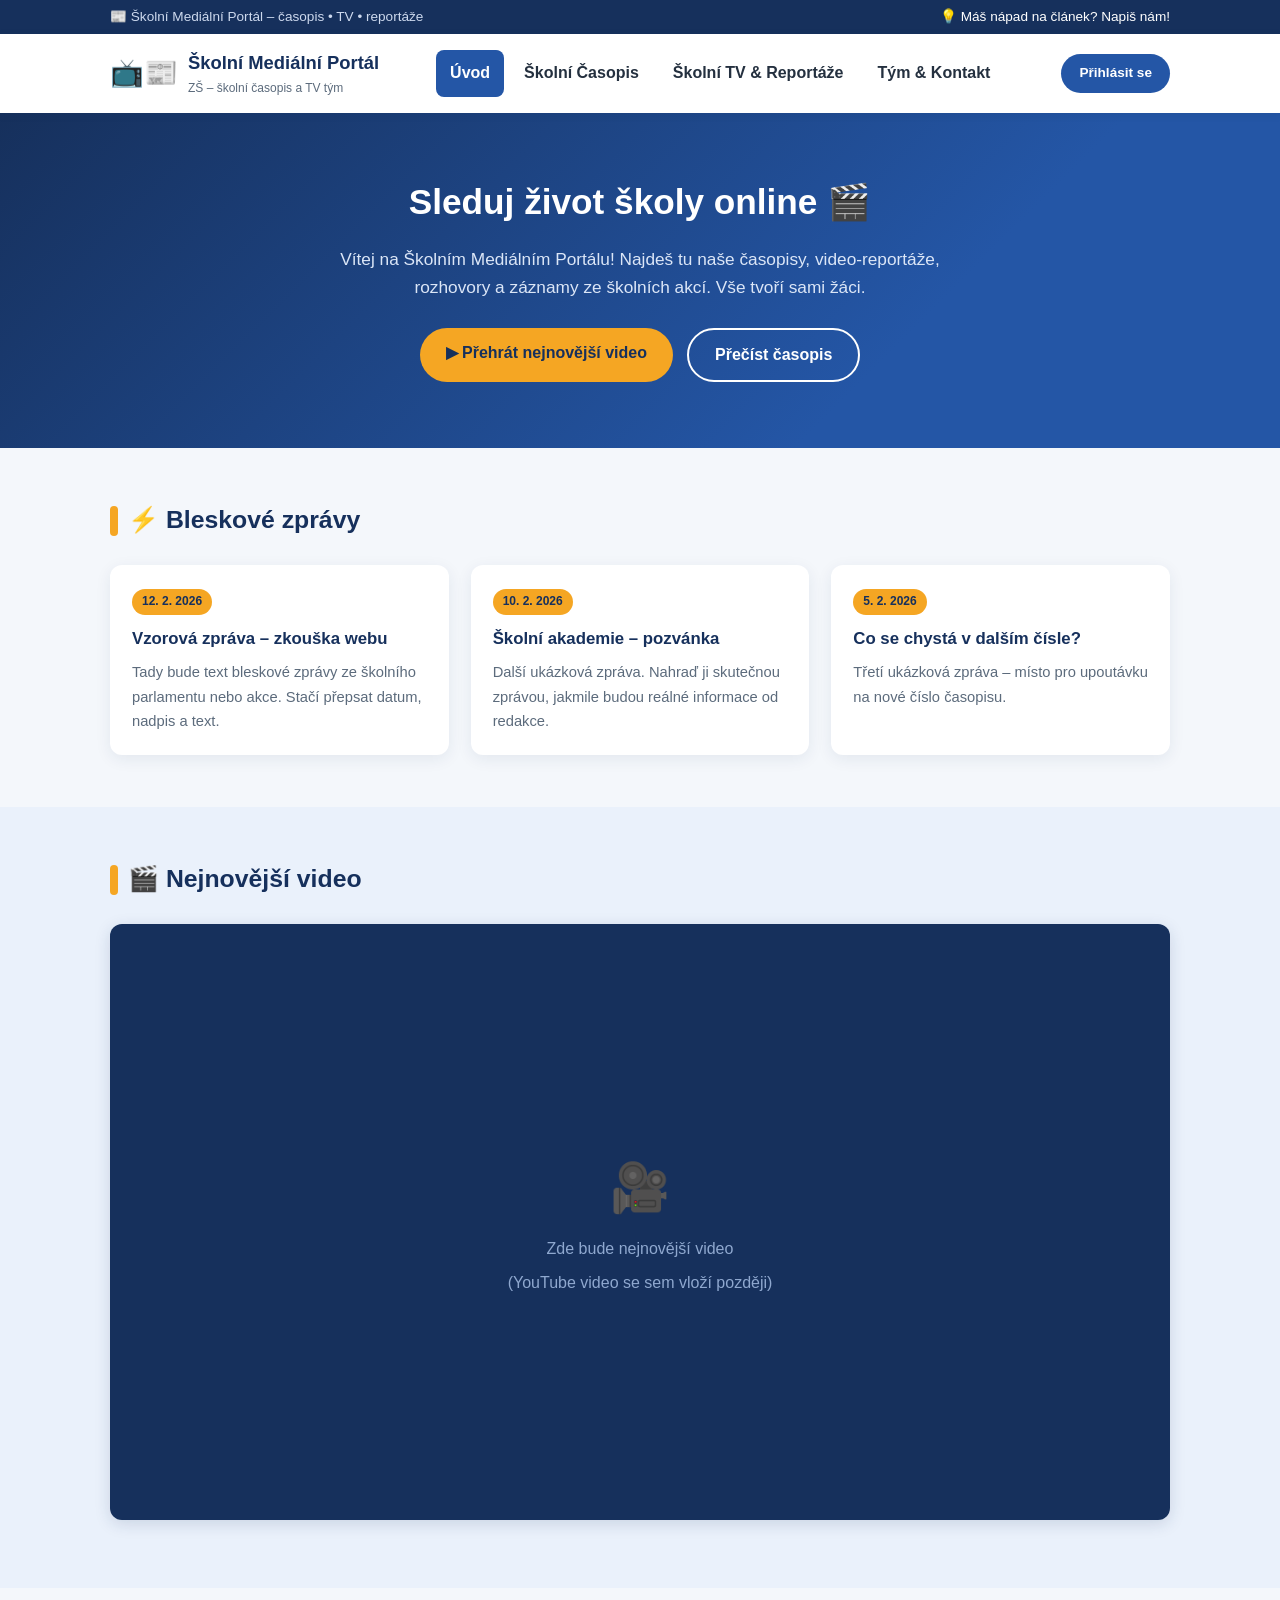
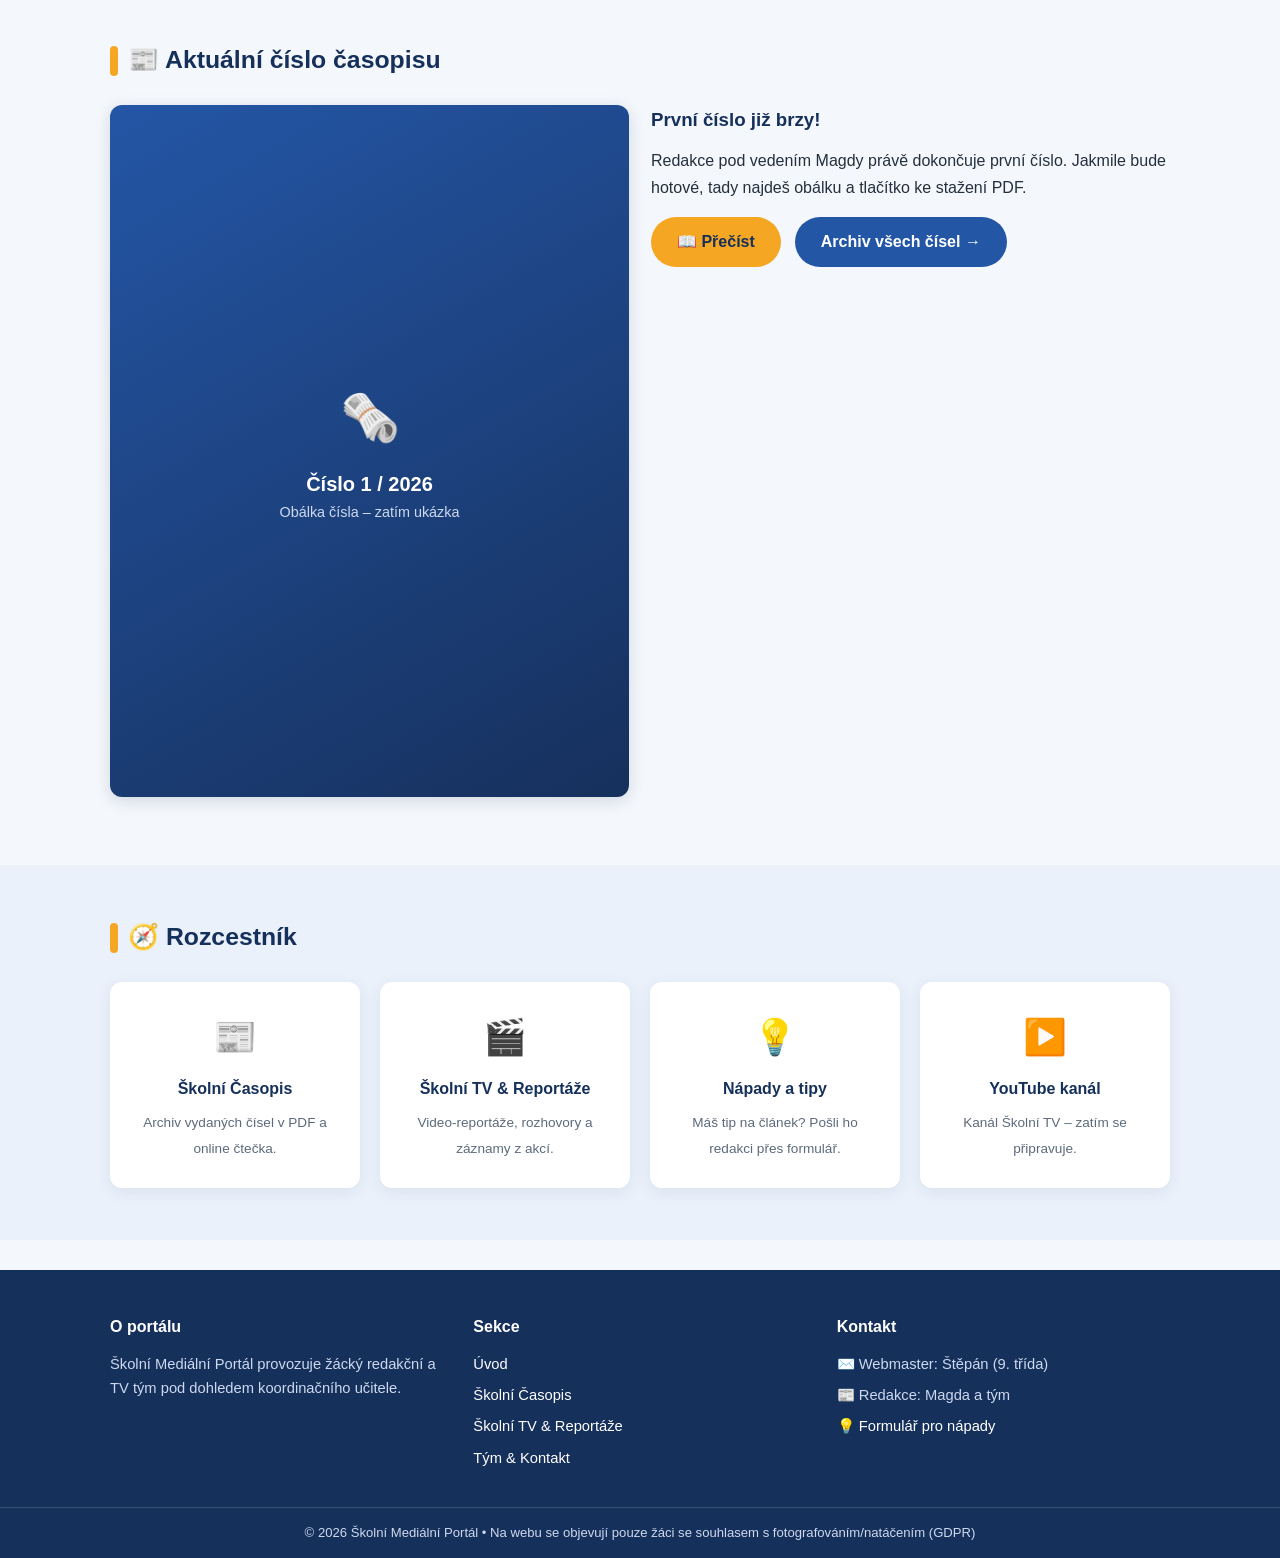
==== index.html @ eb74cc35 "uplně něco random" ====
<!DOCTYPE html>
<html lang="cs">
<head>
  <meta charset="utf-8">
  <meta name="viewport" content="width=device-width, initial-scale=1">
  <title>Úvod – Školní Mediální Portál</title>
  <link rel="stylesheet" href="css/styl.css">
</head>
<body>

  <!-- Horní lišta -->
  <div class="topbar">
    <div class="container">
      <span>📰 Školní Mediální Portál – časopis • TV • reportáže</span>
      <a href="tym-kontakt.html">💡 Máš nápad na článek? Napiš nám!</a>
    </div>
  </div>

  <!-- Hlavička s menu -->
  <header>
    <div class="hlavicka">
      <a class="logo" href="index.html">
        <span class="emoji">📺📰</span>
        <span>Školní Mediální Portál<small>ZŠ – školní časopis a TV tým</small></span>
      </a>
      <button class="hamburger" aria-label="Menu">☰</button>
      <nav>
        <ul>
          <li><a href="index.html" class="aktivni">Úvod</a></li>
          <li><a href="casopis.html">Školní Časopis</a></li>
          <li><a href="tv-reportaze.html">Školní TV &amp; Reportáže</a></li>
          <li><a href="tym-kontakt.html">Tým &amp; Kontakt</a></li>
        </ul>
      </nav>
      <div id="uzivatel-box" class="uzivatel-box"></div>
    </div>
  </header>

  <!-- Hero panel -->
  <div class="hero">
    <div class="container">
      <h1>Sleduj život školy online 🎬</h1>
      <p>Vítej na Školním Mediálním Portálu! Najdeš tu naše časopisy, video-reportáže,
         rozhovory a záznamy ze školních akcí. Vše tvoří sami žáci.</p>
      <div class="tlacitka">
        <a class="tlacitko tlacitko-hlavni" href="#nejnovejsi-video">▶ Přehrát nejnovější video</a>
        <a class="tlacitko tlacitko-ram" href="casopis.html">Přečíst časopis</a>
      </div>
    </div>
  </div>

  <!-- BLESKOVÉ ZPRÁVY – nový článek = zkopírovat jeden <div class="karta zprava"> blok -->
  <section>
    <div class="container">
      <h2>⚡ Bleskové zprávy</h2>
      <div class="mrizka mrizka-3">

        <div class="karta zprava">
          <span class="datum">12. 2. 2026</span>
          <h3>Vzorová zpráva – zkouška webu</h3>
          <p>Tady bude text bleskové zprávy ze školního parlamentu nebo akce.
             Stačí přepsat datum, nadpis a text.</p>
        </div>

        <div class="karta zprava">
          <span class="datum">10. 2. 2026</span>
          <h3>Školní akademie – pozvánka</h3>
          <p>Další ukázková zpráva. Nahraď ji skutečnou zprávou, jakmile budou
             reálné informace od redakce.</p>
        </div>

        <div class="karta zprava">
          <span class="datum">5. 2. 2026</span>
          <h3>Co se chystá v dalším čísle?</h3>
          <p>Třetí ukázková zpráva – místo pro upoutávku na nové číslo časopisu.</p>
        </div>

      </div>
    </div>
  </section>

  <!-- NEJNOVĚJŠÍ VIDEO – sem vlož YouTube embed kód (návody v souboru NAVOD.md) -->
  <section class="svetle-modra" id="nejnovejsi-video">
    <div class="container">
      <h2>🎬 Nejnovější video</h2>
      <div class="upozorneni redaktorska">
        📌 <strong>Pro redaktory:</strong> toto je zástupný blok. Jakmile budete mít video,
        nahrajte ho na Školní YouTube kanál a embed kód vložte do tohoto bloku
        (postup na stránce <a href="navody.html#video"><strong>Návod</strong></a>).
      </div>

      <!-- ===== ZDE VLOŽ EMBED KÓD NEJNOVĚJŠÍHO VIDEA (nahraď celý div class="video") ===== -->
      <div class="video">
        <div class="video-fallback">
          <span class="emoji">🎥</span>
          <span>Zde bude nejnovější video</span>
          <span>(YouTube video se sem vloží později)</span>
        </div>
      </div>
      <!-- ===== KONEC MÍSTA PRO VIDEO ===== -->

    </div>
  </section>

  <!-- AKTUÁLNÍ ČÍSLO ČASOPISU -->
  <section>
    <div class="container">
      <h2>📰 Aktuální číslo časopisu</h2>
      <div class="mrizka mrizka-2">
        <div>
          <!-- Titulní strana: když bude PDF, vlož místo emoji obrázek <img src="..."> -->
          <div class="obalka">
            <span class="emoji">🗞️</span>
            <span class="cislo">Číslo 1 / 2026</span>
            <span class="rok">Obálka čísla – zatím ukázka</span>
          </div>
        </div>
        <div>
          <h3 style="color:var(--modra-tmava);margin-bottom:12px">První číslo již brzy!</h3>
          <p style="margin-bottom:16px">Redakce pod vedením Magdy právě dokončuje první číslo.
             Jakmile bude hotové, tady najdeš obálku a tlačítko ke stažení PDF.</p>
          <div class="tlacitka" style="justify-content:flex-start">
            <a class="tlacitko tlacitko-hlavni" href="ctecka.html">📖 Přečíst</a>
            <a class="tlacitko tlacitko-drugi" href="casopis.html">Archiv všech čísel →</a>
            <!-- Po vydání sem dej: <a class="tlacitko tlacitko-hlavni" href="ODKAZ-NA-PDF" download>⬇ Stáhnout PDF</a> -->
          </div>
        </div>
      </div>
    </div>
  </section>

  <!-- ROZCESTNÍK (dlaždice jako na zssteti-skolni.cz) -->
  <section class="svetle-modra">
    <div class="container">
      <h2>🧭 Rozcestník</h2>
      <div class="dlazdice">
        <a href="casopis.html">
          <span class="emoji">📰</span>
          <span class="nazev">Školní Časopis</span>
          <span class="popis">Archiv vydaných čísel v PDF a online čtečka.</span>
        </a>
        <a href="tv-reportaze.html">
          <span class="emoji">🎬</span>
          <span class="nazev">Školní TV &amp; Reportáže</span>
          <span class="popis">Video-reportáže, rozhovory a záznamy z akcí.</span>
        </a>
        <a href="tym-kontakt.html">
          <span class="emoji">💡</span>
          <span class="nazev">Nápady a tipy</span>
          <span class="popis">Máš tip na článek? Pošli ho redakci přes formulář.</span>
        </a>
        <a href="#" title="Odkaz na Školní YouTube kanál doplníme později">
          <span class="emoji">▶️</span>
          <span class="nazev">YouTube kanál</span>
          <span class="popis">Kanál Školní TV – zatím se připravuje.</span>
        </a>
      </div>
    </div>
  </section>

  <!-- Patička -->
  <footer>
    <div class="paticka">
      <div>
        <h3>O portálu</h3>
        <p style="font-size:.92rem">Školní Mediální Portál provozuje žácký redakční a TV tým
           pod dohledem koordinačního učitele.</p>
      </div>
      <div>
        <h3>Sekce</h3>
        <ul>
          <li><a href="index.html">Úvod</a></li>
          <li><a href="casopis.html">Školní Časopis</a></li>
          <li><a href="tv-reportaze.html">Školní TV &amp; Reportáže</a></li>
          <li><a href="tym-kontakt.html">Tým &amp; Kontakt</a></li>
        </ul>
      </div>
      <div>
        <h3>Kontakt</h3>
        <ul>
          <li>✉️ Webmaster: Štěpán (9. třída)</li>
          <li>📰 Redakce: Magda a tým</li>
          <li>💡 <a href="tym-kontakt.html">Formulář pro nápady</a></li>
        </ul>
      </div>
    </div>
    <div class="autorska">
      © 2026 Školní Mediální Portál • Na webu se objevují pouze žáci se souhlasem
      s fotografováním/natáčením (GDPR)
    </div>
  </footer>

  <script src="js/auth.js"></script>
  <script src="js/menu.js"></script>
</body>
</html>
---- css/styl.css ----
/* ============================================
   ŠKOLNÍ MEDIÁLNÍ PORTÁL - hlavní styl
   Barvy celého webu změňte TADY (jedno místo):
   ============================================ */
:root{
  --modra:#2456a6;        /* hlavní barva (nadpisy, odkazy, tlačítka) */
  --modra-tmava:#16305c;  /* tmavá modrá (patička, horní lišta, hero) */
  --modra-svetla:#eaf1fb; /* světle modré pozadí sekcí */
  --oranzova:#f5a623;     /* akcent (odznaky, zvýraznění) */
  --text:#24303f;         /* barva písma */
  --sedivo:#5c6b7c;       /* šedé písmo (popisky) */
  --pozadi:#f4f7fb;       /* pozadí stránek */
  --bila:#ffffff;
}
*{margin:0;padding:0;box-sizing:border-box}
html{scroll-behavior:smooth}
body{font-family:'Segoe UI',Calibri,Arial,sans-serif;color:var(--text);background:var(--pozadi);line-height:1.65}
img{max-width:100%;display:block}
a{color:var(--modra);text-decoration:none}
a:hover{text-decoration:underline}
.container{max-width:1100px;margin:0 auto;padding:0 20px}

/* ---------- Horní lišta ---------- */
.topbar{background:var(--modra-tmava);color:#cdd9ee;font-size:.85rem;padding:6px 0}
.topbar .container{display:flex;justify-content:space-between;gap:12px;flex-wrap:wrap}
.topbar a{color:#fff}

/* ---------- Hlavička a menu ---------- */
header{background:var(--bila);box-shadow:0 2px 8px rgba(22,48,92,.1);position:sticky;top:0;z-index:100}
.hlavicka{display:flex;align-items:center;justify-content:space-between;padding:14px 20px;max-width:1100px;margin:0 auto;flex-wrap:wrap}
.logo{display:flex;align-items:center;gap:10px;font-weight:700;font-size:1.15rem;color:var(--modra-tmava)}
.logo:hover{text-decoration:none}
.logo .emoji{font-size:1.7rem}
.logo small{display:block;font-weight:400;font-size:.75rem;color:var(--sedivo)}
nav ul{list-style:none;display:flex;gap:6px}
nav a{display:block;padding:10px 14px;border-radius:8px;font-weight:600;color:var(--text)}
nav a:hover{background:var(--modra-svetla);text-decoration:none}
nav a.aktivni{background:var(--modra);color:#fff}
.hamburger{display:none;background:none;border:2px solid var(--modra);border-radius:8px;font-size:1.4rem;padding:4px 12px;cursor:pointer;color:var(--modra)}

/* ---------- Hero (úvodní panel) ---------- */
.hero{background:linear-gradient(135deg,var(--modra-tmava) 0%,var(--modra) 70%);color:#fff;padding:60px 0 66px;text-align:center}
.hero h1{font-size:2.2rem;margin-bottom:14px}
.hero p{max-width:640px;margin:0 auto 26px;color:#dbe6f7;font-size:1.08rem}
.tlacitka{display:flex;gap:14px;justify-content:center;flex-wrap:wrap}
.tlacitko{display:inline-block;padding:12px 26px;border-radius:30px;font-weight:700;transition:.2s}
.tlacitko:hover{text-decoration:none;transform:translateY(-2px)}
.tlacitko-hlavni{background:var(--oranzova);color:#16305c}
.tlacitko-ram{border:2px solid #fff;color:#fff}
.tlacitko-drugi{background:var(--modra);color:#fff}

/* ---------- Sekce ---------- */
section{padding:52px 0}
section.svetle-modra{background:var(--modra-svetla)}
h2{font-size:1.55rem;color:var(--modra-tmava);display:flex;align-items:center;gap:10px;margin-bottom:24px}
h2::before{content:'';display:inline-block;width:8px;height:30px;background:var(--oranzova);border-radius:4px;flex-shrink:0}
h2 .vpravo{margin-left:auto;font-size:.85rem;font-weight:600}

/* ---------- Karty ---------- */
.karta{background:var(--bila);border-radius:12px;box-shadow:0 4px 16px rgba(22,48,92,.08);padding:22px;transition:.2s}
.karta:hover{transform:translateY(-4px);box-shadow:0 10px 24px rgba(22,48,92,.14)}
.mrizka{display:grid;gap:22px}
.mrizka-3{grid-template-columns:repeat(3,1fr)}
.mrizka-2{grid-template-columns:repeat(2,1fr)}

/* Bleskové zprávy / články */
.zprava .datum{display:inline-block;background:var(--oranzova);color:#16305c;font-size:.75rem;font-weight:700;padding:3px 10px;border-radius:20px;margin-bottom:10px}
.zprava h3{font-size:1.05rem;margin-bottom:8px;color:var(--modra-tmava)}
.zprava p{font-size:.92rem;color:var(--sedivo)}

/* Video (místo pro YouTube embed) */
.video{position:relative;width:100%;aspect-ratio:16/9;background:var(--modra-tmava);border-radius:12px;overflow:hidden;box-shadow:0 4px 16px rgba(22,48,92,.15);margin-bottom:16px}
.video iframe{position:absolute;inset:0;width:100%;height:100%;border:0}
.video-fallback{position:absolute;inset:0;display:flex;flex-direction:column;align-items:center;justify-content:center;color:#8fa8cf;gap:8px;text-align:center;padding:12px}
.video-fallback .emoji{font-size:3rem}

/* Obálka časopisu (místo pro titulní stranu PDF) */
.obalka{width:100%;aspect-ratio:3/4;background:linear-gradient(150deg,var(--modra) 0%,var(--modra-tmava) 100%);border-radius:12px;display:flex;flex-direction:column;align-items:center;justify-content:center;color:#fff;text-align:center;padding:20px;box-shadow:0 4px 16px rgba(22,48,92,.15);margin-bottom:16px}
.obalka .emoji{font-size:3rem;margin-bottom:10px}
.obalka .cislo{font-size:1.25rem;font-weight:800}
.obalka .rok{color:#cdd9ee;font-size:.9rem}

/* Rozcestník (dlaždice) */
.dlazdice{display:grid;grid-template-columns:repeat(4,1fr);gap:20px}
.dlazdice a{background:var(--bila);border-radius:12px;padding:26px 20px;text-align:center;box-shadow:0 4px 16px rgba(22,48,92,.08);transition:.2s;color:var(--text)}
.dlazdice a:hover{transform:translateY(-4px);text-decoration:none;box-shadow:0 10px 24px rgba(22,48,92,.14)}
.dlazdice .emoji{font-size:2.2rem;display:block;margin-bottom:10px}
.dlazdice .nazev{font-weight:700;color:var(--modra-tmava);display:block;margin-bottom:6px}
.dlazdice .popis{font-size:.85rem;color:var(--sedivo)}

/* Tým */
.clen{text-align:center}
.clen .avatar{width:84px;height:84px;border-radius:50%;background:var(--modra-svetla);display:flex;align-items:center;justify-content:center;font-size:2.4rem;margin:0 auto 12px}
.clen h3{color:var(--modra-tmava);font-size:1.05rem}
.clen .role{color:#d98d00;font-weight:700;font-size:.85rem}
.clen p{font-size:.88rem;color:var(--sedivo);margin-top:6px}

/* Informace pro redaktory (žlutý rámeček) */
.upozorneni{background:#fff8e6;border:1px solid #f0d48a;border-radius:12px;padding:14px 18px;font-size:.93rem;margin-bottom:26px;color:#6b5618}

/* ---------- Patička ---------- */
footer{background:var(--modra-tmava);color:#cdd9ee;margin-top:30px}
.paticka{display:grid;grid-template-columns:repeat(3,1fr);gap:30px;padding:44px 20px 30px;max-width:1100px;margin:0 auto}
.paticka h3{color:#fff;font-size:1rem;margin-bottom:12px}
.paticka a{color:#fff}
.paticka ul{list-style:none}
.paticka li{margin-bottom:7px;font-size:.92rem}
.autorska{border-top:1px solid rgba(255,255,255,.15);text-align:center;padding:14px 20px;font-size:.82rem}

/* ---------- Mobilní zobrazení ---------- */
@media (max-width:820px){
  .hamburger{display:block}
  nav{display:none;width:100%}
  nav.otevreno{display:block}
  nav ul{flex-direction:column;width:100%;padding:6px 0}
  .mrizka-3,.mrizka-2,.dlazdice{grid-template-columns:1fr}
  .paticka{grid-template-columns:1fr}
  .hero h1{font-size:1.7rem}
  .uzivatel-box{width:100%;justify-content:center;padding-top:8px}
}

/* ============================================
   PŘIHLAŠOVÁNÍ, ADMIN, NÁVODY, ČTEČKA
   ============================================ */

/* Box v hlavičce (přihlášení / přihlášený uživatel) */
.uzivatel-box{display:flex;align-items:center;gap:12px;flex-wrap:wrap}
.tlacitko-maly{display:inline-block;background:var(--modra);color:#fff;font-weight:700;font-size:.85rem;padding:8px 18px;border-radius:20px}
.tlacitko-maly:hover{background:var(--modra-tmava);text-decoration:none;color:#fff}
.uzivatel-jmeno{font-weight:700;color:var(--modra-tmava);font-size:.9rem}
.uzivatel-box a{font-size:.85rem;font-weight:600}
.odznak{font-size:.68rem;font-weight:700;padding:3px 10px;border-radius:20px;text-transform:uppercase;letter-spacing:.4px}
.odznak-admin{background:var(--oranzova);color:#16305c}
.odznak-redaktor{background:var(--modra-svetla);color:var(--modra);border:1px solid var(--modra)}
.odznak-cekatel{background:#e7ebf0;color:#7a8899}

/* Redaktorské oranžové zprávy – SKRYTÉ pro návštěvníky */
.redaktorska{display:none}
body.tym .redaktorska{display:block}

/* Formuláře (přihlášení, registrace) */
.formular-karta{max-width:440px;margin:0 auto}
.formular label{display:block;font-weight:600;font-size:.9rem;margin:14px 0 6px;color:var(--modra-tmava)}
.formular input{width:100%;padding:11px 14px;border:2px solid #d7e0ec;border-radius:8px;font-size:1rem;font-family:inherit}
.formular input:focus{outline:none;border-color:var(--modra)}
.formular-tlacitko{width:100%;border:none;cursor:pointer;margin-top:20px}
.formular-tlacitko:hover{text-decoration:none}
.napoveda-demo{font-size:.83rem;color:var(--sedivo);margin-top:14px;text-align:center}
.napoveda-demo code{background:var(--modra-svetla);padding:2px 8px;border-radius:6px}
.prepinac{display:flex;gap:10px;justify-content:center;margin-bottom:20px;flex-wrap:wrap}
.prepinac-btn{border:2px solid var(--modra);background:none;color:var(--modra);font-weight:700;padding:8px 22px;border-radius:22px;cursor:pointer;font-family:inherit;font-size:.92rem}
.prepinac-btn:hover{background:var(--modra-svetla)}
.prepinac-btn.aktivni{background:var(--modra);color:#fff}
.hlaseni{padding:12px 16px;border-radius:8px;margin-bottom:14px;font-size:.92rem}
.hlaseni-chyba{background:#fdeaea;color:#a03030;border:1px solid #f0b9b9}
.hlaseni-ok{background:#e8f6ec;color:#1e6b3a;border:1px solid #b5e0c4}

/* Admin – tabulka uživatelů */
.tabulka-wrap{overflow-x:auto}
.tabulka{width:100%;border-collapse:collapse;background:#fff;border-radius:12px;overflow:hidden;box-shadow:0 4px 16px rgba(22,48,92,.08);min-width:640px}
.tabulka th{background:var(--modra-tmava);color:#fff;text-align:left;padding:12px 14px;font-size:.85rem}
.tabulka td{padding:12px 14px;border-top:1px solid #e7edf5;font-size:.92rem;vertical-align:middle}
.akce-bunky{display:flex;gap:6px;flex-wrap:wrap}
.tabulka button{border:0;border-radius:16px;padding:6px 13px;font-weight:700;cursor:pointer;font-size:.78rem;font-family:inherit}
.btn-redaktor{background:var(--modra-svetla);color:var(--modra)}
.btn-admin{background:var(--oranzova);color:#16305c}
.btn-cekatel{background:#e7ebf0;color:#7a8899}
.btn-smazat{background:#fdeaea;color:#a03030}
.tabulka button:hover{filter:brightness(.95)}

/* Redaktorské návody */
.rychle-odkazy{display:flex;gap:10px;flex-wrap:wrap;margin-bottom:26px}
.rychle-odkazy a{background:#fff;border:1px solid #d7e0ec;border-radius:20px;padding:8px 16px;font-size:.88rem;font-weight:600;color:var(--modra-tmava)}
.rychle-odkazy a:hover{background:var(--modra-svetla);text-decoration:none;border-color:var(--modra)}
.navod-sekce{background:#fff;border-radius:12px;padding:26px;box-shadow:0 4px 16px rgba(22,48,92,.08);margin-bottom:22px}
.navod-sekce h2{margin-top:0}
.navod-sekce ol,.navod-sekce ul{margin:12px 0 0 22px}
.navod-sekce li{margin-bottom:8px}
.navod-sekce code{background:var(--modra-svetla);padding:2px 7px;border-radius:5px;font-size:.88em}
.navod-sekce pre{background:#f0f4fa;border-radius:8px;padding:14px;overflow-x:auto;font-size:.85rem;margin-top:12px;white-space:pre-wrap}

/* Čtečka PDF */
.ctecka-ram{width:100%;height:78vh;min-height:420px;border:1px solid #d7e0ec;border-radius:12px;background:#fff;box-shadow:0 4px 16px rgba(22,48,92,.08)}

/* Zamítnutý přístup */
.zamitnuto{max-width:460px;margin:70px auto;text-align:center;padding:40px 24px;background:#fff;border-radius:12px;box-shadow:0 4px 16px rgba(22,48,92,.08)}
.zamitnuto .emoji{font-size:3rem;margin-bottom:10px}
.zamitnuto h1{color:var(--modra-tmava);font-size:1.4rem;margin-bottom:8px}
.zamitnuto p{color:var(--sedivo);margin-bottom:20px}
.zamitnuto .tlacitko{margin:4px}
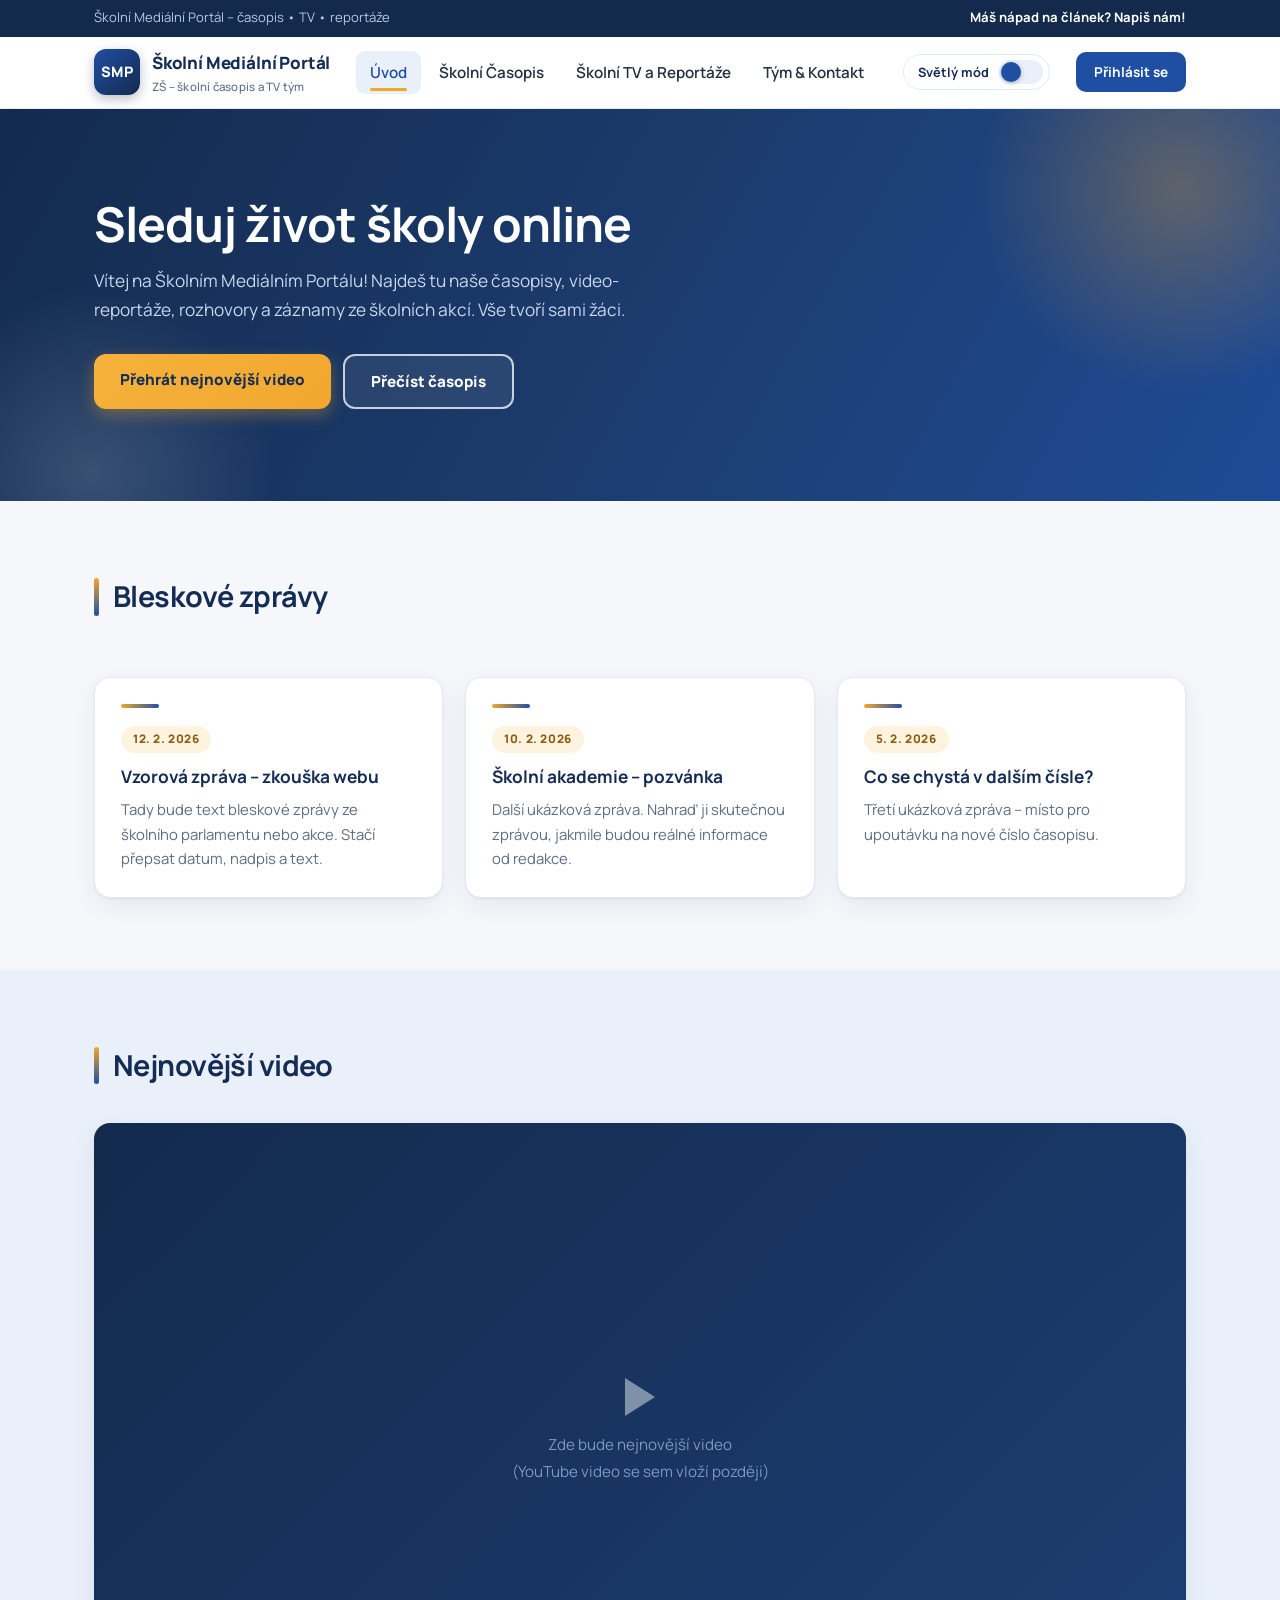
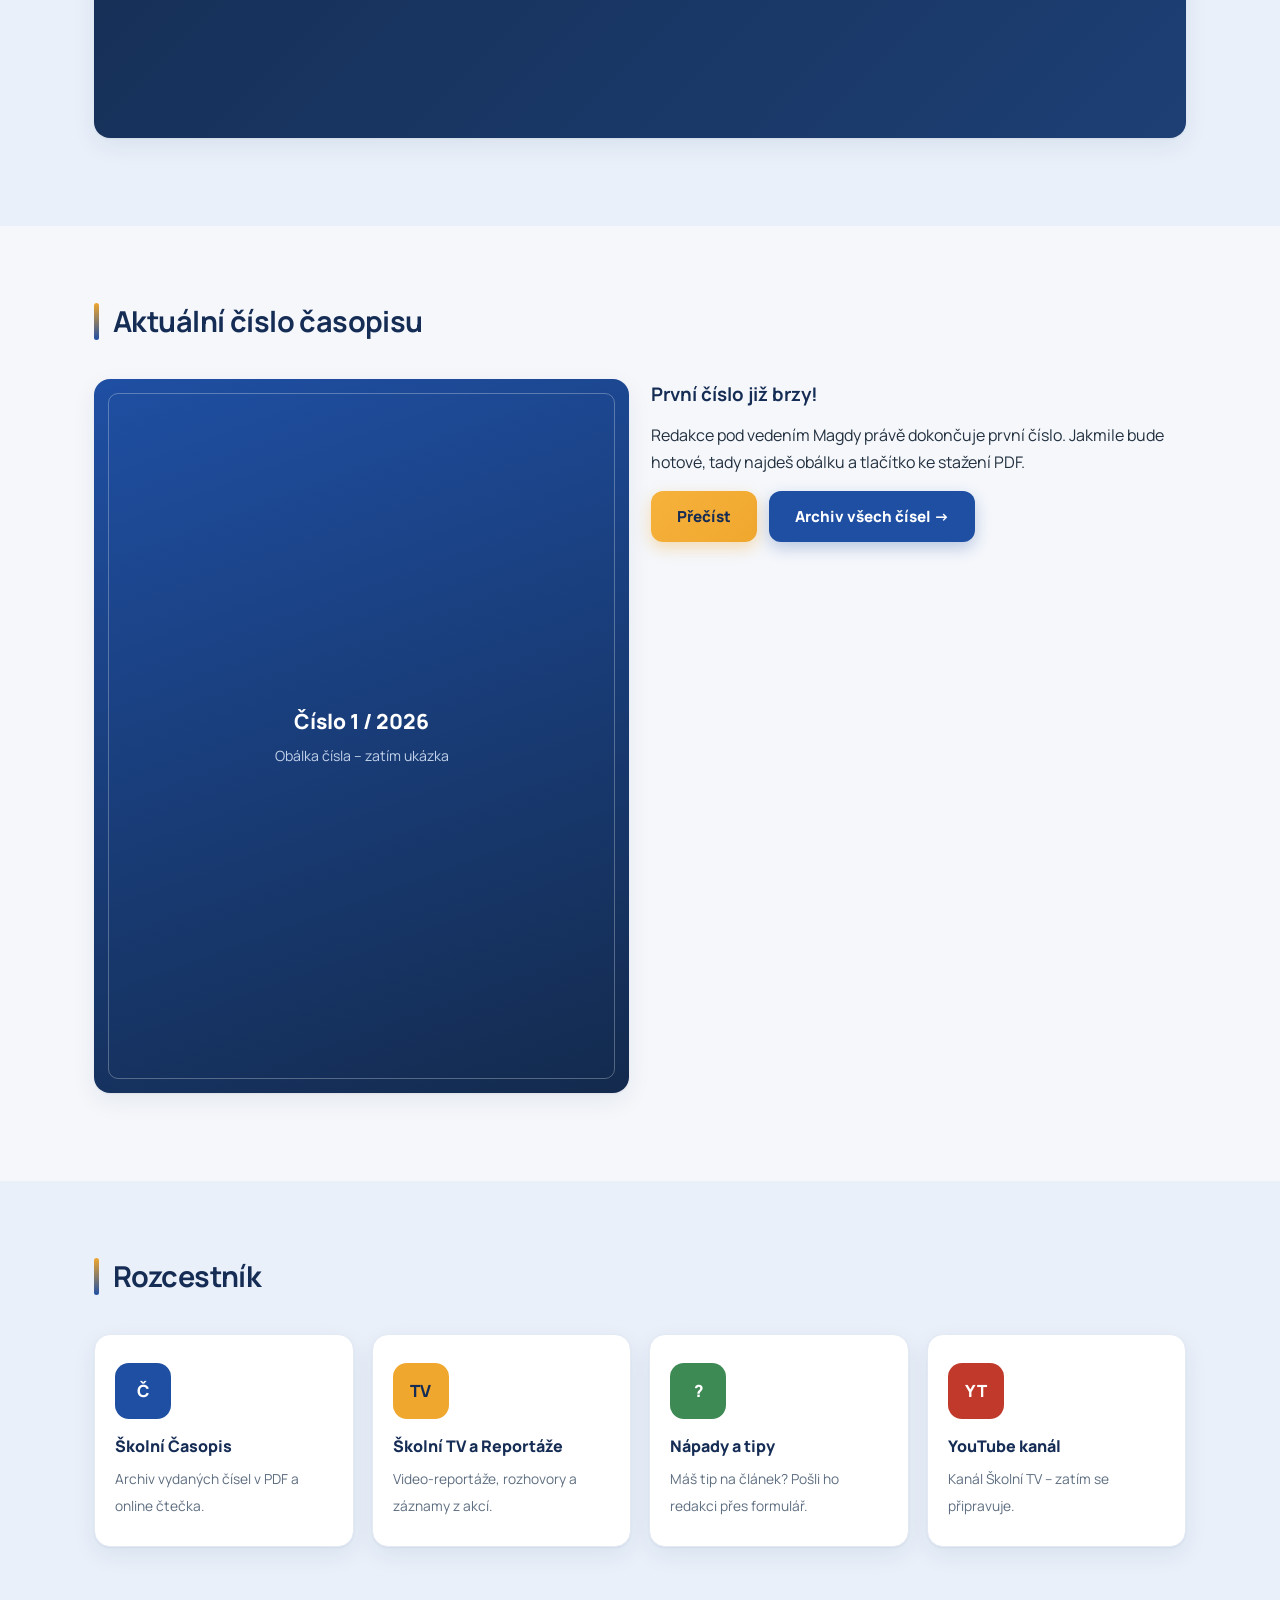
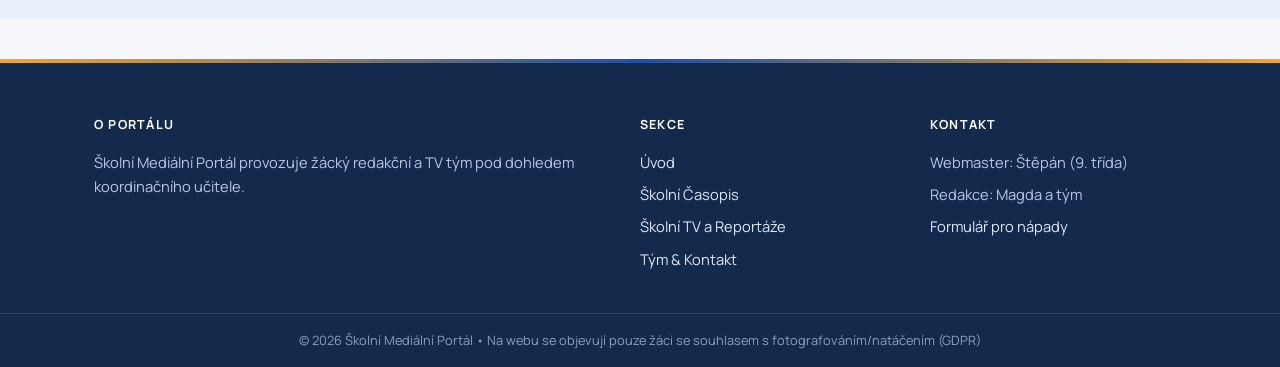
==== commit 07907d8b: "Add files via upload" ====
--- a/index.html
+++ b/index.html
@@ -4,15 +4,19 @@
   <meta charset="utf-8">
   <meta name="viewport" content="width=device-width, initial-scale=1">
   <title>Úvod – Školní Mediální Portál</title>
-  <link rel="stylesheet" href="css/styl.css">
+  <link rel="preconnect" href="https://fonts.googleapis.com">
+  <link rel="preconnect" href="https://fonts.gstatic.com" crossorigin>
+  <link href="https://fonts.googleapis.com/css2?family=Manrope:wght@400;600;700;800&display=swap" rel="stylesheet">
+  <link rel="stylesheet" href="css/styl.css?v=3">
+  <script src="js/tema.js"></script>
 </head>
 <body>
 
   <!-- Horní lišta -->
   <div class="topbar">
     <div class="container">
-      <span>📰 Školní Mediální Portál – časopis • TV • reportáže</span>
-      <a href="tym-kontakt.html">💡 Máš nápad na článek? Napiš nám!</a>
+      <span> Školní Mediální Portál – časopis • TV • reportáže</span>
+      <a href="tym-kontakt.html"> Máš nápad na článek? Napiš nám!</a>
     </div>
   </div>
 
@@ -20,18 +24,19 @@
   <header>
     <div class="hlavicka">
       <a class="logo" href="index.html">
-        <span class="emoji">📺📰</span>
+        <span class="logo-znak">SMP</span>
         <span>Školní Mediální Portál<small>ZŠ – školní časopis a TV tým</small></span>
       </a>
-      <button class="hamburger" aria-label="Menu">☰</button>
+      <button class="hamburger" aria-label="Menu"></button>
       <nav>
         <ul>
           <li><a href="index.html" class="aktivni">Úvod</a></li>
           <li><a href="casopis.html">Školní Časopis</a></li>
-          <li><a href="tv-reportaze.html">Školní TV &amp; Reportáže</a></li>
+          <li><a href="tv-reportaze.html">Školní TV a Reportáže</a></li>
           <li><a href="tym-kontakt.html">Tým &amp; Kontakt</a></li>
         </ul>
       </nav>
+      <button id="tema-tlacitko" class="prepinac-tema" type="button" aria-label="Přepnout tmavý režim"><span class="prepinac-tema-text">Světlý mód</span><span class="prepinac-tema-kolejko"><span class="prepinac-tema-koule"></span></span></button>
       <div id="uzivatel-box" class="uzivatel-box"></div>
     </div>
   </header>
@@ -39,11 +44,11 @@
   <!-- Hero panel -->
   <div class="hero">
     <div class="container">
-      <h1>Sleduj život školy online 🎬</h1>
+      <h1>Sleduj život školy online </h1>
       <p>Vítej na Školním Mediálním Portálu! Najdeš tu naše časopisy, video-reportáže,
          rozhovory a záznamy ze školních akcí. Vše tvoří sami žáci.</p>
       <div class="tlacitka">
-        <a class="tlacitko tlacitko-hlavni" href="#nejnovejsi-video">▶ Přehrát nejnovější video</a>
+        <a class="tlacitko tlacitko-hlavni" href="#nejnovejsi-video"> Přehrát nejnovější video</a>
         <a class="tlacitko tlacitko-ram" href="casopis.html">Přečíst časopis</a>
       </div>
     </div>
@@ -52,8 +57,9 @@
   <!-- BLESKOVÉ ZPRÁVY – nový článek = zkopírovat jeden <div class="karta zprava"> blok -->
   <section>
     <div class="container">
-      <h2>⚡ Bleskové zprávy</h2>
-      <div class="mrizka mrizka-3">
+      <h2> Bleskové zprávy</h2>
+      <div id="zpravy-list" class="mrizka mrizka-3" style="margin-bottom:22px"></div>
+      <div id="zpravy-zaloha" class="mrizka mrizka-3">
 
         <div class="karta zprava">
           <span class="datum">12. 2. 2026</span>
@@ -82,21 +88,24 @@
   <!-- NEJNOVĚJŠÍ VIDEO – sem vlož YouTube embed kód (návody v souboru NAVOD.md) -->
   <section class="svetle-modra" id="nejnovejsi-video">
     <div class="container">
-      <h2>🎬 Nejnovější video</h2>
+      <h2> Nejnovější video</h2>
       <div class="upozorneni redaktorska">
-        📌 <strong>Pro redaktory:</strong> toto je zástupný blok. Jakmile budete mít video,
+         <strong>Pro redaktory:</strong> toto je zástupný blok. Jakmile budete mít video,
         nahrajte ho na Školní YouTube kanál a embed kód vložte do tohoto bloku
         (postup na stránce <a href="navody.html#video"><strong>Návod</strong></a>).
       </div>
 
+      <div id="video-list"></div>
+      <div id="video-zaloha">
       <!-- ===== ZDE VLOŽ EMBED KÓD NEJNOVĚJŠÍHO VIDEA (nahraď celý div class="video") ===== -->
       <div class="video">
         <div class="video-fallback">
-          <span class="emoji">🎥</span>
+          
           <span>Zde bude nejnovější video</span>
           <span>(YouTube video se sem vloží později)</span>
         </div>
       </div>
+      </div>
       <!-- ===== KONEC MÍSTA PRO VIDEO ===== -->
 
     </div>
@@ -105,12 +114,12 @@
   <!-- AKTUÁLNÍ ČÍSLO ČASOPISU -->
   <section>
     <div class="container">
-      <h2>📰 Aktuální číslo časopisu</h2>
+      <h2> Aktuální číslo časopisu</h2>
       <div class="mrizka mrizka-2">
         <div>
           <!-- Titulní strana: když bude PDF, vlož místo emoji obrázek <img src="..."> -->
           <div class="obalka">
-            <span class="emoji">🗞️</span>
+            
             <span class="cislo">Číslo 1 / 2026</span>
             <span class="rok">Obálka čísla – zatím ukázka</span>
           </div>
@@ -120,9 +129,9 @@
           <p style="margin-bottom:16px">Redakce pod vedením Magdy právě dokončuje první číslo.
              Jakmile bude hotové, tady najdeš obálku a tlačítko ke stažení PDF.</p>
           <div class="tlacitka" style="justify-content:flex-start">
-            <a class="tlacitko tlacitko-hlavni" href="ctecka.html">📖 Přečíst</a>
+            <a class="tlacitko tlacitko-hlavni" href="ctecka.html"> Přečíst</a>
             <a class="tlacitko tlacitko-drugi" href="casopis.html">Archiv všech čísel →</a>
-            <!-- Po vydání sem dej: <a class="tlacitko tlacitko-hlavni" href="ODKAZ-NA-PDF" download>⬇ Stáhnout PDF</a> -->
+            <!-- Po vydání sem dej: <a class="tlacitko tlacitko-hlavni" href="ODKAZ-NA-PDF" download> Stáhnout PDF</a> -->
           </div>
         </div>
       </div>
@@ -132,25 +141,25 @@
   <!-- ROZCESTNÍK (dlaždice jako na zssteti-skolni.cz) -->
   <section class="svetle-modra">
     <div class="container">
-      <h2>🧭 Rozcestník</h2>
+      <h2> Rozcestník</h2>
       <div class="dlazdice">
         <a href="casopis.html">
-          <span class="emoji">📰</span>
+          <span class="ikona-polozka">Č</span>
           <span class="nazev">Školní Časopis</span>
           <span class="popis">Archiv vydaných čísel v PDF a online čtečka.</span>
         </a>
         <a href="tv-reportaze.html">
-          <span class="emoji">🎬</span>
-          <span class="nazev">Školní TV &amp; Reportáže</span>
+          <span class="ikona-polozka">TV</span>
+          <span class="nazev">Školní TV a Reportáže</span>
           <span class="popis">Video-reportáže, rozhovory a záznamy z akcí.</span>
         </a>
         <a href="tym-kontakt.html">
-          <span class="emoji">💡</span>
+          <span class="ikona-polozka">?</span>
           <span class="nazev">Nápady a tipy</span>
           <span class="popis">Máš tip na článek? Pošli ho redakci přes formulář.</span>
         </a>
         <a href="#" title="Odkaz na Školní YouTube kanál doplníme později">
-          <span class="emoji">▶️</span>
+          <span class="ikona-polozka">YT</span>
           <span class="nazev">YouTube kanál</span>
           <span class="popis">Kanál Školní TV – zatím se připravuje.</span>
         </a>
@@ -171,16 +180,16 @@
         <ul>
           <li><a href="index.html">Úvod</a></li>
           <li><a href="casopis.html">Školní Časopis</a></li>
-          <li><a href="tv-reportaze.html">Školní TV &amp; Reportáže</a></li>
+          <li><a href="tv-reportaze.html">Školní TV a Reportáže</a></li>
           <li><a href="tym-kontakt.html">Tým &amp; Kontakt</a></li>
         </ul>
       </div>
       <div>
         <h3>Kontakt</h3>
         <ul>
-          <li>✉️ Webmaster: Štěpán (9. třída)</li>
-          <li>📰 Redakce: Magda a tým</li>
-          <li>💡 <a href="tym-kontakt.html">Formulář pro nápady</a></li>
+          <li> Webmaster: Štěpán (9. třída)</li>
+          <li> Redakce: Magda a tým</li>
+          <li> <a href="tym-kontakt.html">Formulář pro nápady</a></li>
         </ul>
       </div>
     </div>
@@ -192,5 +201,6 @@
 
   <script src="js/auth.js"></script>
   <script src="js/menu.js"></script>
+  <script src="js/obsah.js"></script>
 </body>
 </html>
--- a/css/styl.css
+++ b/css/styl.css
@@ -1,190 +1,327 @@
-/* ============================================
-   ŠKOLNÍ MEDIÁLNÍ PORTÁL - hlavní styl
-   Barvy celého webu změňte TADY (jedno místo):
-   ============================================ */
+/* ============================================================
+   ŠKOLNÍ MEDIÁLNÍ PORTÁL – styl v3
+   Barvy měň jen tady (světlý režim) a v bloku [data-tema=tmavy]
+   --plocha-tmava = tmavé PLOCHY (patička, hero, video...)
+   --modra-tmava  = tmavě modrý TEXT nadpisů (v tmavém režimu světlý)
+   ============================================================ */
 :root{
-  --modra:#2456a6;        /* hlavní barva (nadpisy, odkazy, tlačítka) */
-  --modra-tmava:#16305c;  /* tmavá modrá (patička, horní lišta, hero) */
-  --modra-svetla:#eaf1fb; /* světle modré pozadí sekcí */
-  --oranzova:#f5a623;     /* akcent (odznaky, zvýraznění) */
-  --text:#24303f;         /* barva písma */
-  --sedivo:#5c6b7c;       /* šedé písmo (popisky) */
-  --pozadi:#f4f7fb;       /* pozadí stránek */
+  --modra:#1f4fa3;
+  --modra-tmava:#152c54;
+  --plocha-tmava:#132a4d;
+  --modra-svetla:#e9f0fa;
+  --oranzova:#f0a72e;
+  --text:#22303f;
+  --sedivo:#5d6d80;
+  --pozadi:#f5f7fb;
   --bila:#ffffff;
+  --ramik:#e3eaf4;
+  --stin:0 1px 2px rgba(19,42,77,.06),0 8px 24px rgba(19,42,77,.07);
+  --stin-hover:0 2px 4px rgba(19,42,77,.08),0 16px 36px rgba(19,42,77,.16);
 }
 *{margin:0;padding:0;box-sizing:border-box}
 html{scroll-behavior:smooth}
-body{font-family:'Segoe UI',Calibri,Arial,sans-serif;color:var(--text);background:var(--pozadi);line-height:1.65}
+body{font-family:'Manrope','Segoe UI',Calibri,Arial,sans-serif;color:var(--text);background:var(--pozadi);line-height:1.65;-webkit-font-smoothing:antialiased}
 img{max-width:100%;display:block}
 a{color:var(--modra);text-decoration:none}
-a:hover{text-decoration:underline}
-.container{max-width:1100px;margin:0 auto;padding:0 20px}
+a:hover{text-decoration:none}
+::selection{background:var(--oranzova);color:#152c54}
+:focus-visible{outline:3px solid var(--modra);outline-offset:2px;border-radius:6px}
+.container{max-width:1140px;margin:0 auto;padding:0 24px}
+section[id]{scroll-margin-top:90px}
 
 /* ---------- Horní lišta ---------- */
-.topbar{background:var(--modra-tmava);color:#cdd9ee;font-size:.85rem;padding:6px 0}
+.topbar{background:var(--plocha-tmava);color:#b9c8e2;font-size:.82rem;padding:7px 0}
 .topbar .container{display:flex;justify-content:space-between;gap:12px;flex-wrap:wrap}
-.topbar a{color:#fff}
-
-/* ---------- Hlavička a menu ---------- */
-header{background:var(--bila);box-shadow:0 2px 8px rgba(22,48,92,.1);position:sticky;top:0;z-index:100}
-.hlavicka{display:flex;align-items:center;justify-content:space-between;padding:14px 20px;max-width:1100px;margin:0 auto;flex-wrap:wrap}
-.logo{display:flex;align-items:center;gap:10px;font-weight:700;font-size:1.15rem;color:var(--modra-tmava)}
-.logo:hover{text-decoration:none}
-.logo .emoji{font-size:1.7rem}
-.logo small{display:block;font-weight:400;font-size:.75rem;color:var(--sedivo)}
-nav ul{list-style:none;display:flex;gap:6px}
-nav a{display:block;padding:10px 14px;border-radius:8px;font-weight:600;color:var(--text)}
-nav a:hover{background:var(--modra-svetla);text-decoration:none}
-nav a.aktivni{background:var(--modra);color:#fff}
-.hamburger{display:none;background:none;border:2px solid var(--modra);border-radius:8px;font-size:1.4rem;padding:4px 12px;cursor:pointer;color:var(--modra)}
-
-/* ---------- Hero (úvodní panel) ---------- */
-.hero{background:linear-gradient(135deg,var(--modra-tmava) 0%,var(--modra) 70%);color:#fff;padding:60px 0 66px;text-align:center}
-.hero h1{font-size:2.2rem;margin-bottom:14px}
-.hero p{max-width:640px;margin:0 auto 26px;color:#dbe6f7;font-size:1.08rem}
-.tlacitka{display:flex;gap:14px;justify-content:center;flex-wrap:wrap}
-.tlacitko{display:inline-block;padding:12px 26px;border-radius:30px;font-weight:700;transition:.2s}
-.tlacitko:hover{text-decoration:none;transform:translateY(-2px)}
-.tlacitko-hlavni{background:var(--oranzova);color:#16305c}
-.tlacitko-ram{border:2px solid #fff;color:#fff}
-.tlacitko-drugi{background:var(--modra);color:#fff}
+.topbar a{color:#fff;font-weight:700;border-bottom:1px solid transparent;transition:border-color .2s ease}
+.topbar a:hover{border-color:var(--oranzova)}
+
+/* ---------- Hlavička ---------- */
+header{position:sticky;top:0;z-index:100;background:rgba(255,255,255,.92);backdrop-filter:blur(10px);border-bottom:1px solid var(--ramik)}
+.hlavicka{display:flex;align-items:center;gap:12px;justify-content:space-between;padding:12px 24px;max-width:1140px;margin:0 auto;flex-wrap:wrap}
+.logo{display:flex;align-items:center;gap:12px;font-weight:800;font-size:1.06rem;color:var(--modra-tmava);letter-spacing:-.01em}
+.logo small{display:block;font-weight:500;font-size:.72rem;color:var(--sedivo);letter-spacing:.02em}
+.logo-znak{display:inline-flex;align-items:center;justify-content:center;width:46px;height:46px;border-radius:12px;background:linear-gradient(135deg,var(--modra),var(--plocha-tmava));color:#fff;font-weight:800;font-size:.9rem;letter-spacing:.5px;box-shadow:0 4px 12px rgba(19,42,77,.3);flex-shrink:0;transition:transform .25s ease}
+.logo:hover .logo-znak{transform:scale(1.07) rotate(-4deg)}
+
+.hamburger{display:none;position:relative;background:none;border:2px solid var(--modra);border-radius:9px;width:46px;height:42px;cursor:pointer;transition:border-color .2s ease}
+.hamburger::before,.hamburger::after{content:'';position:absolute;left:10px;right:10px;height:2px;border-radius:2px;background:var(--modra);transition:transform .2s ease}
+.hamburger::before{top:13px;box-shadow:0 6px 0 var(--modra)}
+.hamburger::after{top:25px}
+.hamburger:hover::before{transform:translateY(-1px)}
+.hamburger:hover::after{transform:translateY(1px)}
+
+nav ul{list-style:none;display:flex;gap:4px}
+nav a{position:relative;display:block;padding:9px 14px;border-radius:9px;font-weight:600;color:var(--text);font-size:.95rem;transition:background .2s ease,color .2s ease}
+nav a:hover{background:var(--modra-svetla);color:var(--modra)}
+nav a.aktivni{background:var(--modra-svetla);color:var(--modra)}
+nav a.aktivni::after{content:'';position:absolute;left:14px;right:14px;bottom:3px;height:3px;border-radius:3px;background:var(--oranzova)}
+
+/* ---------- Hero ---------- */
+.hero{position:relative;overflow:hidden;background:linear-gradient(120deg,var(--plocha-tmava) 0%,#1d3f74 60%,var(--modra) 115%);color:#fff;padding:88px 0 92px}
+.hero::before{content:'';position:absolute;top:-140px;right:-120px;width:440px;height:440px;border-radius:50%;background:radial-gradient(circle,rgba(240,167,46,.3),transparent 65%);animation:plov 8s ease-in-out infinite alternate}
+.hero::after{content:'';position:absolute;bottom:-170px;left:-110px;width:400px;height:400px;border-radius:50%;background:radial-gradient(circle,rgba(255,255,255,.15),transparent 65%);animation:plov 10s ease-in-out infinite alternate-reverse}
+@keyframes plov{from{transform:translateY(0) scale(1)}to{transform:translateY(34px) scale(1.09)}}
+.hero .container{position:relative;z-index:1}
+.hero h1{font-size:clamp(1.9rem,4.5vw,3rem);line-height:1.14;letter-spacing:-.02em;margin-bottom:16px;max-width:680px;animation:fadeUp .8s .05s ease both}
+.hero p{max-width:580px;color:#c9d6ec;font-size:1.08rem;margin:0 0 30px;animation:fadeUp .8s .16s ease both}
+.hero .tlacitka{animation:fadeUp .8s .27s ease both}
+
+/* ---------- Tlačítka ---------- */
+.tlacitka{display:flex;gap:12px;flex-wrap:wrap}
+.tlacitko{display:inline-block;padding:13px 26px;border-radius:12px;font-weight:800;font-size:.95rem;position:relative;overflow:hidden;border:0;cursor:pointer;transition:transform .18s ease,box-shadow .18s ease,background .18s ease}
+.tlacitko:hover{transform:translateY(-3px);box-shadow:0 12px 26px rgba(19,42,77,.3)}
+.tlacitko:active{transform:translateY(0) scale(.97);box-shadow:0 4px 10px rgba(19,42,77,.2)}
+.tlacitko::after{content:'';position:absolute;top:0;left:-70%;width:40%;height:100%;background:linear-gradient(120deg,transparent,rgba(255,255,255,.4),transparent);transform:skewX(-20deg);transition:left .55s ease;pointer-events:none}
+.tlacitko:hover::after{left:135%}
+.tlacitko-hlavni{background:linear-gradient(135deg,#f6b23c,var(--oranzova));color:#152c54;box-shadow:0 6px 16px rgba(240,167,46,.35)}
+.hero .tlacitko-hlavni{animation:pulz 2.4s ease-in-out 1.2s infinite}
+.tlacitko-drugi{background:var(--modra);color:#fff;box-shadow:0 6px 16px rgba(31,79,163,.28)}
+.tlacitko-drugi:hover{background:#2a5cb8}
+.tlacitko-ram{border:2px solid rgba(255,255,255,.75);color:#fff;background:rgba(255,255,255,.07)}
+.tlacitko-ram:hover{background:rgba(255,255,255,.16)}
+.tlacitko-ram::after{background:linear-gradient(120deg,transparent,rgba(255,255,255,.25),transparent)}
 
 /* ---------- Sekce ---------- */
-section{padding:52px 0}
+section{padding:72px 0}
 section.svetle-modra{background:var(--modra-svetla)}
-h2{font-size:1.55rem;color:var(--modra-tmava);display:flex;align-items:center;gap:10px;margin-bottom:24px}
-h2::before{content:'';display:inline-block;width:8px;height:30px;background:var(--oranzova);border-radius:4px;flex-shrink:0}
+h2{font-size:clamp(1.4rem,2.6vw,1.8rem);letter-spacing:-.02em;color:var(--modra-tmava);display:flex;align-items:center;gap:14px;margin-bottom:34px}
+h2::before{content:'';width:5px;height:1.3em;border-radius:4px;background:linear-gradient(180deg,var(--oranzova),var(--modra));flex-shrink:0}
 h2 .vpravo{margin-left:auto;font-size:.85rem;font-weight:600}
 
 /* ---------- Karty ---------- */
-.karta{background:var(--bila);border-radius:12px;box-shadow:0 4px 16px rgba(22,48,92,.08);padding:22px;transition:.2s}
-.karta:hover{transform:translateY(-4px);box-shadow:0 10px 24px rgba(22,48,92,.14)}
+.karta{background:var(--bila);border:1px solid var(--ramik);border-radius:16px;padding:26px;box-shadow:var(--stin);transition:transform .25s ease,box-shadow .25s ease,border-color .25s ease}
+.karta:hover{transform:translateY(-5px);box-shadow:var(--stin-hover);border-color:#c3d3ea}
 .mrizka{display:grid;gap:22px}
 .mrizka-3{grid-template-columns:repeat(3,1fr)}
 .mrizka-2{grid-template-columns:repeat(2,1fr)}
 
-/* Bleskové zprávy / články */
-.zprava .datum{display:inline-block;background:var(--oranzova);color:#16305c;font-size:.75rem;font-weight:700;padding:3px 10px;border-radius:20px;margin-bottom:10px}
-.zprava h3{font-size:1.05rem;margin-bottom:8px;color:var(--modra-tmava)}
-.zprava p{font-size:.92rem;color:var(--sedivo)}
-
-/* Video (místo pro YouTube embed) */
-.video{position:relative;width:100%;aspect-ratio:16/9;background:var(--modra-tmava);border-radius:12px;overflow:hidden;box-shadow:0 4px 16px rgba(22,48,92,.15);margin-bottom:16px}
+/* Bleskové zprávy */
+.zprava::before{content:'';display:block;width:38px;height:4px;border-radius:4px;background:linear-gradient(90deg,var(--oranzova),var(--modra));margin-bottom:16px}
+.zprava .datum{display:inline-block;background:#fdf3df;color:#8a5d0e;font-size:.73rem;font-weight:800;padding:4px 12px;border-radius:20px;margin-bottom:12px;letter-spacing:.05em;text-transform:uppercase}
+.zprava h3{font-size:1.08rem;margin-bottom:8px;color:var(--modra-tmava);line-height:1.4}
+.zprava p{font-size:.93rem;color:var(--sedivo)}
+
+/* ---------- Video ---------- */
+.video{position:relative;width:100%;aspect-ratio:16/9;background:linear-gradient(135deg,var(--plocha-tmava),#1d3f74);border-radius:16px;overflow:hidden;box-shadow:var(--stin);margin-bottom:16px}
 .video iframe{position:absolute;inset:0;width:100%;height:100%;border:0}
-.video-fallback{position:absolute;inset:0;display:flex;flex-direction:column;align-items:center;justify-content:center;color:#8fa8cf;gap:8px;text-align:center;padding:12px}
-.video-fallback .emoji{font-size:3rem}
-
-/* Obálka časopisu (místo pro titulní stranu PDF) */
-.obalka{width:100%;aspect-ratio:3/4;background:linear-gradient(150deg,var(--modra) 0%,var(--modra-tmava) 100%);border-radius:12px;display:flex;flex-direction:column;align-items:center;justify-content:center;color:#fff;text-align:center;padding:20px;box-shadow:0 4px 16px rgba(22,48,92,.15);margin-bottom:16px}
-.obalka .emoji{font-size:3rem;margin-bottom:10px}
-.obalka .cislo{font-size:1.25rem;font-weight:800}
-.obalka .rok{color:#cdd9ee;font-size:.9rem}
-
-/* Rozcestník (dlaždice) */
-.dlazdice{display:grid;grid-template-columns:repeat(4,1fr);gap:20px}
-.dlazdice a{background:var(--bila);border-radius:12px;padding:26px 20px;text-align:center;box-shadow:0 4px 16px rgba(22,48,92,.08);transition:.2s;color:var(--text)}
-.dlazdice a:hover{transform:translateY(-4px);text-decoration:none;box-shadow:0 10px 24px rgba(22,48,92,.14)}
-.dlazdice .emoji{font-size:2.2rem;display:block;margin-bottom:10px}
-.dlazdice .nazev{font-weight:700;color:var(--modra-tmava);display:block;margin-bottom:6px}
-.dlazdice .popis{font-size:.85rem;color:var(--sedivo)}
-
-/* Tým */
+.video-fallback{position:absolute;inset:0;display:flex;flex-direction:column;align-items:center;justify-content:center;color:#7f97bd;gap:2px;text-align:center;padding:12px;font-size:.95rem}
+.video-fallback::before{content:'';width:0;height:0;border-left:30px solid rgba(255,255,255,.45);border-top:19px solid transparent;border-bottom:19px solid transparent;margin-bottom:14px;transition:transform .25s ease}
+.video:hover .video-fallback::before{transform:scale(1.15)}
+
+/* ---------- Obálka časopisu ---------- */
+.obalka{position:relative;overflow:hidden;width:100%;aspect-ratio:3/4;background:linear-gradient(160deg,var(--modra) 0%,var(--plocha-tmava) 100%);border-radius:16px;display:flex;flex-direction:column;align-items:center;justify-content:center;gap:6px;color:#fff;text-align:center;padding:24px;box-shadow:var(--stin);margin-bottom:16px}
+.obalka::before{content:'';position:absolute;inset:14px;border:1px solid rgba(255,255,255,.28);border-radius:10px}
+.obalka .cislo{font-size:1.3rem;font-weight:800}
+.obalka .rok{color:#c3d2ea;font-size:.88rem}
+
+/* ---------- Rozcestník ---------- */
+.dlazdice{display:grid;grid-template-columns:repeat(4,1fr);gap:18px}
+.dlazdice a{position:relative;background:var(--bila);border:1px solid var(--ramik);border-radius:16px;padding:28px 20px;box-shadow:var(--stin);transition:transform .25s ease,box-shadow .25s ease,border-color .25s ease;color:var(--text)}
+.dlazdice a:hover{transform:translateY(-6px);box-shadow:var(--stin-hover);border-color:var(--modra)}
+.dlazdice a::after{content:'→';position:absolute;top:20px;right:20px;font-weight:800;color:var(--modra);opacity:0;transform:translateX(-8px);transition:opacity .25s ease,transform .25s ease}
+.dlazdice a:hover::after{opacity:1;transform:none}
+.ikona-polozka{display:inline-flex;align-items:center;justify-content:center;width:56px;height:56px;border-radius:14px;background:var(--modra-svetla);color:var(--modra);font-weight:800;font-size:1.05rem;margin-bottom:14px;transition:transform .25s ease}
+.dlazdice a:hover .ikona-polozka{transform:translateY(-4px) scale(1.07)}
+.dlazdice a:nth-child(1) .ikona-polozka{background:var(--modra);color:#fff}
+.dlazdice a:nth-child(2) .ikona-polozka{background:var(--oranzova);color:#152c54}
+.dlazdice a:nth-child(3) .ikona-polozka{background:#3d8a55;color:#fff}
+.dlazdice a:nth-child(4) .ikona-polozka{background:#c0392b;color:#fff}
+.dlazdice .nazev{font-weight:800;color:var(--modra-tmava);display:block;margin-bottom:6px}
+.dlazdice .popis{font-size:.86rem;color:var(--sedivo)}
+
+/* ---------- Tým ---------- */
 .clen{text-align:center}
-.clen .avatar{width:84px;height:84px;border-radius:50%;background:var(--modra-svetla);display:flex;align-items:center;justify-content:center;font-size:2.4rem;margin:0 auto 12px}
-.clen h3{color:var(--modra-tmava);font-size:1.05rem}
-.clen .role{color:#d98d00;font-weight:700;font-size:.85rem}
+.clen .avatar{width:88px;height:88px;border-radius:50%;background:linear-gradient(135deg,var(--modra-svetla),#dfe9f8);border:3px solid var(--bila);box-shadow:var(--stin);display:flex;align-items:center;justify-content:center;font-size:2rem;font-weight:800;color:var(--modra);margin:0 auto 14px}
+.avatar.plus{background:linear-gradient(135deg,#f6b23c,var(--oranzova));color:#152c54}
+.clen h3{color:var(--modra-tmava);font-size:1.02rem}
+.clen .role{color:#c07f00;font-weight:800;font-size:.82rem;text-transform:uppercase;letter-spacing:.05em}
 .clen p{font-size:.88rem;color:var(--sedivo);margin-top:6px}
 
-/* Informace pro redaktory (žlutý rámeček) */
-.upozorneni{background:#fff8e6;border:1px solid #f0d48a;border-radius:12px;padding:14px 18px;font-size:.93rem;margin-bottom:26px;color:#6b5618}
+/* ---------- Upozornění ---------- */
+.upozorneni{background:#fdf6e3;border:1px solid #f1dfae;border-left:4px solid var(--oranzova);border-radius:12px;padding:16px 20px;font-size:.93rem;margin-bottom:28px;color:#5f4a14}
+.upozorneni a{font-weight:800}
+.redaktorska{display:none}
+body.tym .redaktorska{display:block}
 
 /* ---------- Patička ---------- */
-footer{background:var(--modra-tmava);color:#cdd9ee;margin-top:30px}
-.paticka{display:grid;grid-template-columns:repeat(3,1fr);gap:30px;padding:44px 20px 30px;max-width:1100px;margin:0 auto}
-.paticka h3{color:#fff;font-size:1rem;margin-bottom:12px}
-.paticka a{color:#fff}
+footer{background:var(--plocha-tmava);color:#b9c8e2;margin-top:40px}
+footer::before{content:'';display:block;height:4px;background:linear-gradient(90deg,var(--oranzova),var(--modra),var(--oranzova))}
+.paticka{display:grid;grid-template-columns:2fr 1fr 1fr;gap:34px;padding:52px 24px 34px;max-width:1140px;margin:0 auto}
+.paticka h3{color:#fff;font-size:.78rem;margin-bottom:14px;text-transform:uppercase;letter-spacing:.1em}
+.paticka a{color:#dfe8f6;transition:color .2s ease}
+.paticka a:hover{color:var(--oranzova)}
 .paticka ul{list-style:none}
-.paticka li{margin-bottom:7px;font-size:.92rem}
-.autorska{border-top:1px solid rgba(255,255,255,.15);text-align:center;padding:14px 20px;font-size:.82rem}
-
-/* ---------- Mobilní zobrazení ---------- */
+.paticka li{margin-bottom:8px;font-size:.92rem}
+.autorska{border-top:1px solid rgba(255,255,255,.12);text-align:center;padding:16px 20px;font-size:.8rem;color:#8ba0c4}
+/* ============================================
+   PŘIHLÁŠOVÁNÍ, ADMIN, NÁVODY, ČTEČKA
+   ============================================ */
+.uzivatel-box{display:flex;align-items:center;gap:12px;flex-wrap:wrap}
+.tlacitko-maly{display:inline-block;background:var(--modra);color:#fff;font-weight:800;font-size:.85rem;padding:9px 18px;border-radius:10px;transition:transform .18s ease,box-shadow .18s ease,background .18s ease}
+.tlacitko-maly:hover{background:#2a5cb8;color:#fff;transform:translateY(-2px);box-shadow:0 8px 18px rgba(31,79,163,.3)}
+.uzivatel-jmeno{font-weight:800;color:var(--modra-tmava);font-size:.9rem}
+.uzivatel-box a{font-size:.85rem;font-weight:700}
+.odznak{font-size:.67rem;font-weight:800;padding:3px 10px;border-radius:20px;text-transform:uppercase;letter-spacing:.05em}
+.odznak-admin{background:var(--oranzova);color:#152c54}
+.odznak-redaktor{background:var(--modra-svetla);color:var(--modra);border:1px solid var(--modra)}
+.odznak-cekatel{background:#e7ebf0;color:#7a8899}
+
+.redaktorska{display:none}
+body.tym .redaktorska{display:block}
+
+/* Formuláře */
+.formular-karta{max-width:440px;margin:0 auto}
+.formular label{display:block;font-weight:700;font-size:.88rem;margin:16px 0 6px;color:var(--modra-tmava)}
+.formular input{width:100%;padding:12px 14px;border:2px solid var(--ramik);border-radius:10px;font-size:1rem;font-family:inherit;background:var(--bila);color:var(--text);transition:border-color .2s ease}
+.formular input:focus{outline:none;border-color:var(--modra)}
+.formular-tlacitko{width:100%;border:none;margin-top:22px}
+.napoveda-demo{font-size:.83rem;color:var(--sedivo);margin-top:14px;text-align:center}
+.napoveda-demo code{background:var(--modra-svetla);padding:2px 8px;border-radius:6px;font-weight:700}
+.prepinac{display:flex;width:100%;background:var(--modra-svetla);padding:4px;border-radius:12px;gap:4px;margin-bottom:22px}
+.prepinac-btn{flex:1;border:0;background:transparent;color:var(--sedivo);font-weight:800;padding:10px 16px;border-radius:9px;cursor:pointer;font-family:inherit;font-size:.92rem;transition:background .2s ease,color .2s ease,box-shadow .2s ease}
+.prepinac-btn:hover{color:var(--modra)}
+.prepinac-btn.aktivni{background:var(--bila);color:var(--modra);box-shadow:0 1px 5px rgba(19,42,77,.18)}
+.hlaseni{padding:13px 16px;border-radius:10px;margin-bottom:16px;font-size:.92rem;font-weight:600}
+.hlaseni-chyba{background:#fdeaea;color:#a03030;border:1px solid #f0b9b9}
+.hlaseni-ok{background:#e8f6ec;color:#1e6b3a;border:1px solid #b5e0c4}
+
+/* Admin tabulka */
+.tabulka-wrap{overflow-x:auto;border-radius:16px;box-shadow:var(--stin);border:1px solid var(--ramik)}
+.tabulka{width:100%;border-collapse:collapse;background:var(--bila);min-width:640px}
+.tabulka th{background:var(--plocha-tmava);color:#fff;text-align:left;padding:13px 16px;font-size:.78rem;text-transform:uppercase;letter-spacing:.07em}
+.tabulka td{padding:13px 16px;border-top:1px solid var(--ramik);font-size:.92rem;vertical-align:middle}
+.akce-bunky{display:flex;gap:6px;flex-wrap:wrap}
+.tabulka button{border:0;border-radius:8px;padding:7px 13px;font-weight:800;cursor:pointer;font-size:.76rem;font-family:inherit;transition:transform .15s ease,filter .15s ease}
+.tabulka button:hover{transform:translateY(-1px);filter:brightness(.95)}
+.btn-redaktor{background:var(--modra-svetla);color:var(--modra)}
+.btn-admin{background:var(--oranzova);color:#152c54}
+.btn-cekatel{background:#e7ebf0;color:#7a8899}
+.btn-smazat{background:#fdeaea;color:#a03030}
+
+/* Návody */
+.rychle-odkazy{display:flex;gap:10px;flex-wrap:wrap;margin-bottom:30px}
+.rychle-odkazy a{background:var(--bila);border:1px solid var(--ramik);border-radius:20px;padding:9px 17px;font-size:.87rem;font-weight:700;color:var(--modra-tmava);transition:border-color .2s ease,background .2s ease,color .2s ease,transform .2s ease}
+.rychle-odkazy a:hover{border-color:var(--modra);color:var(--modra);transform:translateY(-2px)}
+.navod-sekce{background:var(--bila);border:1px solid var(--ramik);border-radius:16px;padding:30px;box-shadow:var(--stin);margin-bottom:24px;scroll-margin-top:100px}
+.navod-sekce h2{margin-top:0;margin-bottom:20px}
+.navod-sekce ol,.navod-sekce ul{margin:12px 0 0 22px}
+.navod-sekce li{margin-bottom:8px}
+.navod-sekce code{background:var(--modra-svetla);padding:2px 7px;border-radius:6px;font-size:.87em;font-weight:700}
+.navod-sekce pre{background:var(--modra-svetla);border-radius:10px;padding:16px;overflow-x:auto;font-size:.84rem;margin-top:12px;white-space:pre-wrap;border:1px solid var(--ramik)}
+
+/* Čtečka PDF */
+.ctecka-ram{width:100%;height:78vh;min-height:420px;border:1px solid var(--ramik);border-radius:16px;background:var(--bila);box-shadow:var(--stin)}
+
+/* Zamítnutý přístup */
+.zamitnuto{max-width:470px;margin:70px auto;text-align:center;padding:44px 28px;background:var(--bila);border:1px solid var(--ramik);border-radius:16px;box-shadow:var(--stin)}
+.zamitnuto h1{color:var(--modra-tmava);font-size:1.4rem;margin-bottom:8px}
+.zamitnuto p{color:var(--sedivo);margin-bottom:22px}
+.zamitnuto .tlacitko{margin:4px}
+
+/* Přepínač motivu */
+.tlacitko-tema{display:inline-flex;align-items:center;justify-content:center;width:40px;height:40px;border-radius:50%;border:2px solid var(--ramik);background:var(--bila);color:var(--modra-tmava);cursor:pointer;transition:transform .3s ease,border-color .25s ease,color .25s ease;flex-shrink:0}
+.tlacitko-tema:hover{border-color:var(--modra);color:var(--modra);transform:rotate(30deg) scale(1.08)}
+.tlacitko-tema svg{width:17px;height:17px;fill:currentColor;stroke:none}
+.tlacitko-tema .ikona-slunce{display:none}
+[data-tema="tmavy"] .tlacitko-tema .ikona-slunce{display:block}
+[data-tema="tmavy"] .tlacitko-tema .ikona-mesic{display:none}
+
+/* ============================================
+   TMAVÝ REŽIM
+   --modra-tmava je tady SVĚTLÁ (nadpisy na tmavém pozadí!)
+   ============================================ */
+[data-tema="tmavy"]{
+  --modra:#6b9ae8;
+  --modra-tmava:#cdd9ee;
+  --plocha-tmava:#0d1a2e;
+  --modra-svetla:#1a2942;
+  --oranzova:#f0a72e;
+  --text:#e7eef7;
+  --sedivo:#9db0c5;
+  --pozadi:#0c1420;
+  --bila:#141f33;
+  --ramik:#223349;
+  --stin:0 1px 2px rgba(0,0,0,.45),0 8px 24px rgba(0,0,0,.35);
+  --stin-hover:0 2px 4px rgba(0,0,0,.5),0 16px 36px rgba(0,0,0,.5);
+}
+[data-tema="tmavy"] header{background:rgba(13,22,36,.88);border-bottom-color:var(--ramik)}
+[data-tema="tmavy"] .hero{background:linear-gradient(120deg,#0d1a2e 0%,#14304f 60%,#1c3d6b 115%)}
+[data-tema="tmavy"] .topbar{background:#0a1420}
+[data-tema="tmavy"] .karta:hover{border-color:#33507e}
+[data-tema="tmavy"] .upozorneni{background:#2b2413;border-color:#5a4a1e;border-left-color:var(--oranzova);color:#e8d9a8}
+[data-tema="tmavy"] .upozorneni a{color:#f4c86a}
+[data-tema="tmavy"] .formular input{background:#0f1c2e;border-color:#2a3b55;color:var(--text)}
+[data-tema="tmavy"] .napoveda-demo code,
+[data-tema="tmavy"] .navod-sekce code,
+[data-tema="tmavy"] .navod-sekce pre{background:#1a2942;border-color:#223349}
+[data-tema="tmavy"] .tlacitko-ram{border-color:#8fa8cf;color:#dbe6f7;background:rgba(255,255,255,.05)}
+[data-tema="tmavy"] .odznak-cekatel,
+[data-tema="tmavy"] .btn-cekatel{background:#2a3b55;color:#9db0c5}
+[data-tema="tmavy"] .btn-smazat{background:#3a1d1d;color:#e09393}
+[data-tema="tmavy"] .hlaseni-chyba{background:#3a1d1d;border-color:#6b2f2f;color:#e0a0a0}
+[data-tema="tmavy"] .hlaseni-ok{background:#14301f;border-color:#2a5c3d;color:#9fd8b4}
+[data-tema="tmavy"] .zprava .datum{background:#2b2413;color:#f4c86a}
+[data-tema="tmavy"] .clen .avatar{border-color:var(--bila)}
+[data-tema="tmavy"] .clen .role{color:#f4c86a}
+[data-tema="tmavy"] .prepinac-btn.aktivni{background:#223349}
+[data-tema="tmavy"] .tlacitko-drugi{background:#33639f}
+[data-tema="tmavy"] .tlacitko-drugi:hover{background:#3d71b3}
+[data-tema="tmavy"] .tlacitko-maly{background:#33639f}
+[data-tema="tmavy"] .tlacitko-maly:hover{background:#3d71b3}
+
+/* ============================================
+   ANIMACE
+   ============================================ */
+@keyframes fadeUp{from{opacity:0;transform:translateY(22px)}to{opacity:1;transform:none}}
+@keyframes pulz{0%,100%{box-shadow:0 6px 16px rgba(240,167,46,.35),0 0 0 0 rgba(240,167,46,.45)}50%{box-shadow:0 6px 16px rgba(240,167,46,.35),0 0 0 14px rgba(240,167,46,0)}}
+
+.hero .container{animation:fadeUp .1s both}
+.hero h1,.hero p,.hero .tlacitka{animation:fadeUp .8s ease both}
+
+html.anim-ready section{opacity:0;transform:translateY(28px);transition:opacity .7s cubic-bezier(.2,.7,.3,1),transform .7s cubic-bezier(.2,.7,.3,1)}
+html.anim-ready section.viditelne{opacity:1;transform:none}
+
 @media (max-width:820px){
   .hamburger{display:block}
-  nav{display:none;width:100%}
+  nav{display:none;width:100%;order:5}
   nav.otevreno{display:block}
-  nav ul{flex-direction:column;width:100%;padding:6px 0}
+  nav ul{flex-direction:column;width:100%;padding:8px 0 4px}
+  nav a.aktivni::after{display:none}
   .mrizka-3,.mrizka-2,.dlazdice{grid-template-columns:1fr}
-  .paticka{grid-template-columns:1fr}
-  .hero h1{font-size:1.7rem}
-  .uzivatel-box{width:100%;justify-content:center;padding-top:8px}
+  .paticka{grid-template-columns:1fr;gap:26px}
+  section{padding:52px 0}
+  .hero{padding:60px 0 64px}
+  .uzivatel-box{width:100%;justify-content:center;padding-top:4px}
+  .topbar .container{justify-content:center;text-align:center}
 }
 
-/* ============================================
-   PŘIHLAŠOVÁNÍ, ADMIN, NÁVODY, ČTEČKA
-   ============================================ */
-
-/* Box v hlavičce (přihlášení / přihlášený uživatel) */
-.uzivatel-box{display:flex;align-items:center;gap:12px;flex-wrap:wrap}
-.tlacitko-maly{display:inline-block;background:var(--modra);color:#fff;font-weight:700;font-size:.85rem;padding:8px 18px;border-radius:20px}
-.tlacitko-maly:hover{background:var(--modra-tmava);text-decoration:none;color:#fff}
-.uzivatel-jmeno{font-weight:700;color:var(--modra-tmava);font-size:.9rem}
-.uzivatel-box a{font-size:.85rem;font-weight:600}
-.odznak{font-size:.68rem;font-weight:700;padding:3px 10px;border-radius:20px;text-transform:uppercase;letter-spacing:.4px}
-.odznak-admin{background:var(--oranzova);color:#16305c}
-.odznak-redaktor{background:var(--modra-svetla);color:var(--modra);border:1px solid var(--modra)}
-.odznak-cekatel{background:#e7ebf0;color:#7a8899}
-
-/* Redaktorské oranžové zprávy – SKRYTÉ pro návštěvníky */
-.redaktorska{display:none}
-body.tym .redaktorska{display:block}
-
-/* Formuláře (přihlášení, registrace) */
-.formular-karta{max-width:440px;margin:0 auto}
-.formular label{display:block;font-weight:600;font-size:.9rem;margin:14px 0 6px;color:var(--modra-tmava)}
-.formular input{width:100%;padding:11px 14px;border:2px solid #d7e0ec;border-radius:8px;font-size:1rem;font-family:inherit}
-.formular input:focus{outline:none;border-color:var(--modra)}
-.formular-tlacitko{width:100%;border:none;cursor:pointer;margin-top:20px}
-.formular-tlacitko:hover{text-decoration:none}
-.napoveda-demo{font-size:.83rem;color:var(--sedivo);margin-top:14px;text-align:center}
-.napoveda-demo code{background:var(--modra-svetla);padding:2px 8px;border-radius:6px}
-.prepinac{display:flex;gap:10px;justify-content:center;margin-bottom:20px;flex-wrap:wrap}
-.prepinac-btn{border:2px solid var(--modra);background:none;color:var(--modra);font-weight:700;padding:8px 22px;border-radius:22px;cursor:pointer;font-family:inherit;font-size:.92rem}
-.prepinac-btn:hover{background:var(--modra-svetla)}
-.prepinac-btn.aktivni{background:var(--modra);color:#fff}
-.hlaseni{padding:12px 16px;border-radius:8px;margin-bottom:14px;font-size:.92rem}
-.hlaseni-chyba{background:#fdeaea;color:#a03030;border:1px solid #f0b9b9}
-.hlaseni-ok{background:#e8f6ec;color:#1e6b3a;border:1px solid #b5e0c4}
-
-/* Admin – tabulka uživatelů */
-.tabulka-wrap{overflow-x:auto}
-.tabulka{width:100%;border-collapse:collapse;background:#fff;border-radius:12px;overflow:hidden;box-shadow:0 4px 16px rgba(22,48,92,.08);min-width:640px}
-.tabulka th{background:var(--modra-tmava);color:#fff;text-align:left;padding:12px 14px;font-size:.85rem}
-.tabulka td{padding:12px 14px;border-top:1px solid #e7edf5;font-size:.92rem;vertical-align:middle}
-.akce-bunky{display:flex;gap:6px;flex-wrap:wrap}
-.tabulka button{border:0;border-radius:16px;padding:6px 13px;font-weight:700;cursor:pointer;font-size:.78rem;font-family:inherit}
-.btn-redaktor{background:var(--modra-svetla);color:var(--modra)}
-.btn-admin{background:var(--oranzova);color:#16305c}
-.btn-cekatel{background:#e7ebf0;color:#7a8899}
-.btn-smazat{background:#fdeaea;color:#a03030}
-.tabulka button:hover{filter:brightness(.95)}
-
-/* Redaktorské návody */
-.rychle-odkazy{display:flex;gap:10px;flex-wrap:wrap;margin-bottom:26px}
-.rychle-odkazy a{background:#fff;border:1px solid #d7e0ec;border-radius:20px;padding:8px 16px;font-size:.88rem;font-weight:600;color:var(--modra-tmava)}
-.rychle-odkazy a:hover{background:var(--modra-svetla);text-decoration:none;border-color:var(--modra)}
-.navod-sekce{background:#fff;border-radius:12px;padding:26px;box-shadow:0 4px 16px rgba(22,48,92,.08);margin-bottom:22px}
-.navod-sekce h2{margin-top:0}
-.navod-sekce ol,.navod-sekce ul{margin:12px 0 0 22px}
-.navod-sekce li{margin-bottom:8px}
-.navod-sekce code{background:var(--modra-svetla);padding:2px 7px;border-radius:5px;font-size:.88em}
-.navod-sekce pre{background:#f0f4fa;border-radius:8px;padding:14px;overflow-x:auto;font-size:.85rem;margin-top:12px;white-space:pre-wrap}
-
-/* Čtečka PDF */
-.ctecka-ram{width:100%;height:78vh;min-height:420px;border:1px solid #d7e0ec;border-radius:12px;background:#fff;box-shadow:0 4px 16px rgba(22,48,92,.08)}
-
-/* Zamítnutý přístup */
-.zamitnuto{max-width:460px;margin:70px auto;text-align:center;padding:40px 24px;background:#fff;border-radius:12px;box-shadow:0 4px 16px rgba(22,48,92,.08)}
-.zamitnuto .emoji{font-size:3rem;margin-bottom:10px}
-.zamitnuto h1{color:var(--modra-tmava);font-size:1.4rem;margin-bottom:8px}
-.zamitnuto p{color:var(--sedivo);margin-bottom:20px}
-.zamitnuto .tlacitko{margin:4px}+@media (prefers-reduced-motion: reduce){
+  *{animation:none!important;transition:none!important}
+  html.anim-ready section{opacity:1;transform:none}
+}
+
+/* ============================================
+   PŘEPÍNAČ MOTIVU (jezdec ze strany na stranu)
+   ============================================ */
+.prepinac-tema{display:inline-flex;align-items:center;gap:10px;background:var(--bila);border:1px solid var(--ramik);border-radius:30px;padding:5px 6px 5px 14px;cursor:pointer;color:var(--modra-tmava);font-weight:700;font-size:.8rem;font-family:inherit;transition:border-color .25s ease,box-shadow .25s ease}
+.prepinac-tema:hover{border-color:var(--modra);box-shadow:var(--stin)}
+.prepinac-tema-kolejko{position:relative;width:44px;height:24px;border-radius:20px;background:var(--modra-svetla);transition:background .25s ease;flex-shrink:0}
+.prepinac-tema-koule{position:absolute;top:2px;left:2px;width:20px;height:20px;border-radius:50%;background:var(--modra);box-shadow:0 1px 4px rgba(19,42,77,.35);transition:transform .25s ease,background .25s ease}
+.prepinac-tema:hover .prepinac-tema-koule{transform:scale(1.08)}
+[data-tema="tmavy"] .prepinac-tema{background:var(--bila);border-color:var(--ramik);color:#cdd9ee}
+[data-tema="tmavy"] .prepinac-tema-kolejko{background:#223349}
+[data-tema="tmavy"] .prepinac-tema-koule{transform:translateX(20px);background:var(--oranzova)}
+
+/* YouTube banner (stránka Školní TV) */
+.banner-youtube{display:flex;align-items:center;justify-content:space-between;gap:22px;flex-wrap:wrap;background:var(--bila);border:1px solid var(--ramik);border-radius:16px;padding:26px 30px;box-shadow:var(--stin)}
+.banner-youtube h2{margin-bottom:6px}
+.banner-youtube p{color:var(--sedivo);font-size:.95rem}
+
+/* ============================================
+   TMAVÝ REŽIM – gradientní plochy se přizpůsobí
+   ============================================ */
+[data-tema="tmavy"] .obalka{background:linear-gradient(160deg,#1c2c48,#0d1a2e);border:1px solid #223349}
+[data-tema="tmavy"] .video{background:linear-gradient(135deg,#0d1a2e,#142c4d)}
+[data-tema="tmavy"] .logo-znak{background:linear-gradient(135deg,#33639f,#0d1a2e)}
+[data-tema="tmavy"] .clen .avatar{background:linear-gradient(135deg,#1a2942,#141f33)}
+[data-tema="tmavy"] .banner-youtube .tlacitko-drugi{background:#33639f}
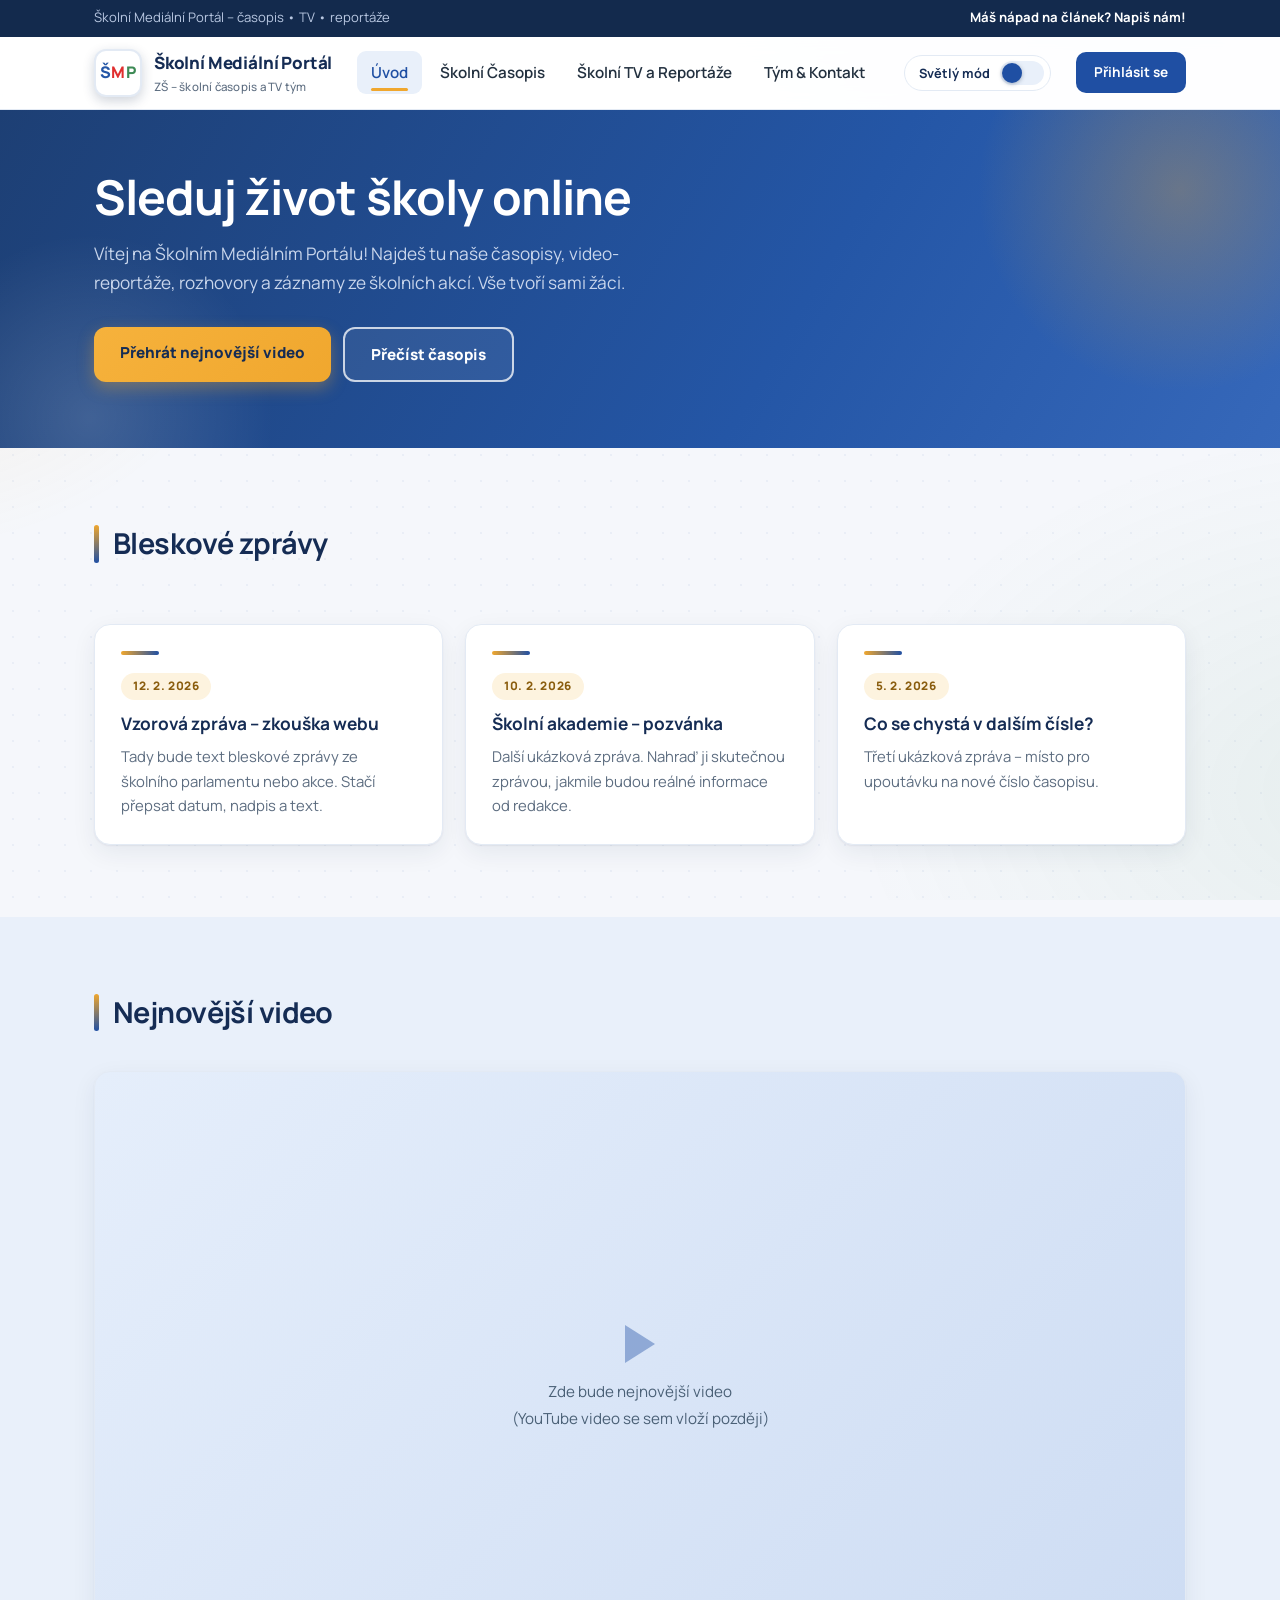
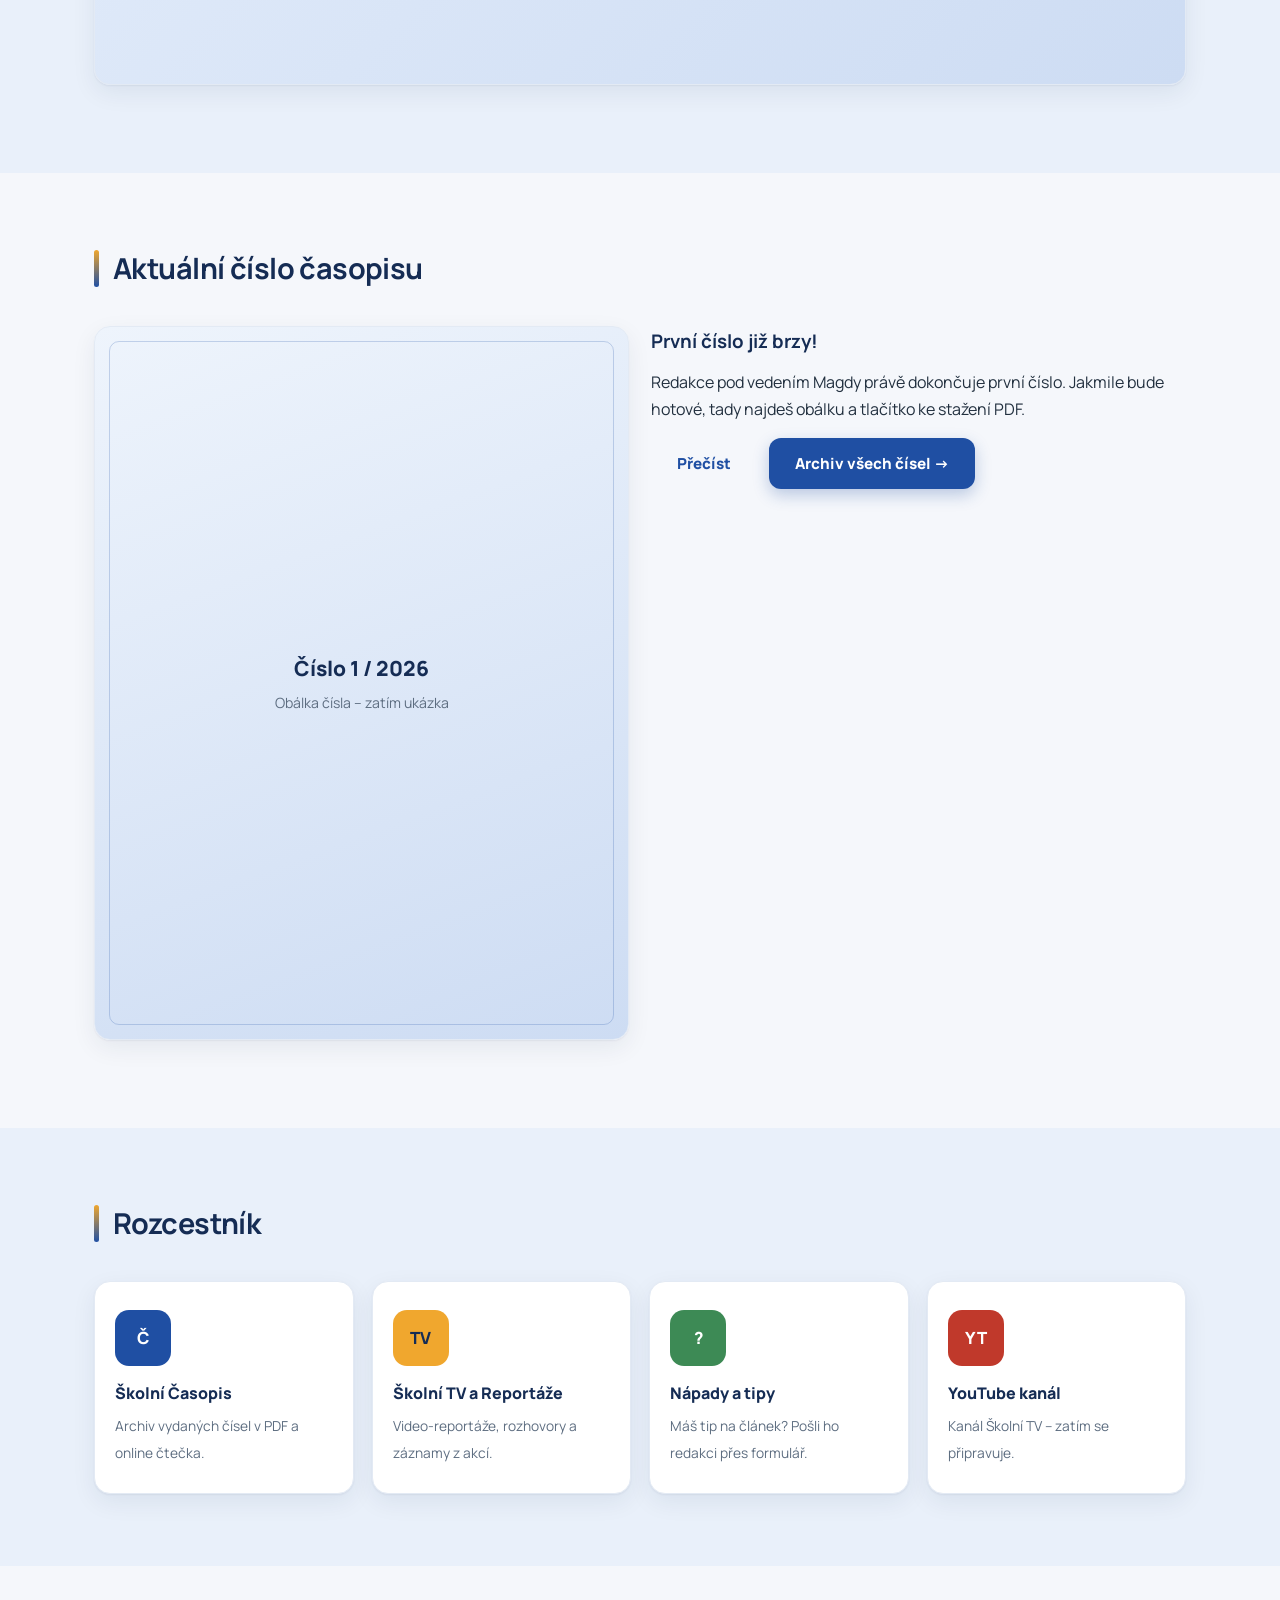
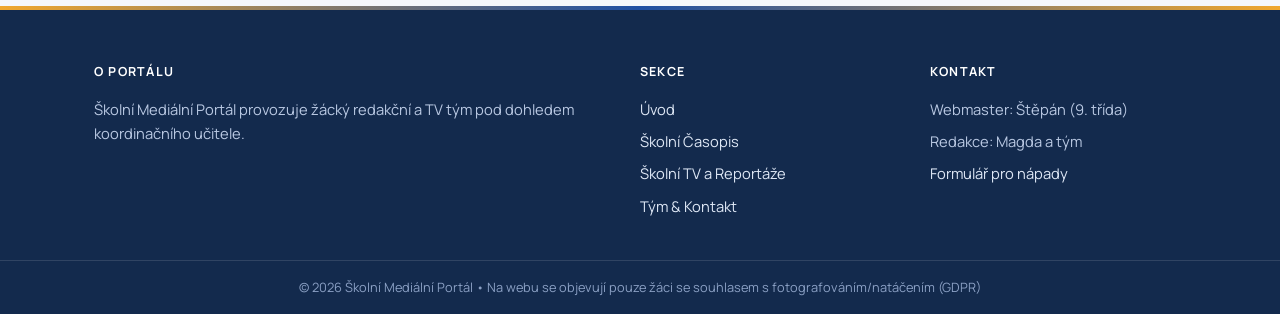
==== commit fc0961bf: "Add files via upload" ====
--- a/index.html
+++ b/index.html
@@ -7,7 +7,7 @@
   <link rel="preconnect" href="https://fonts.googleapis.com">
   <link rel="preconnect" href="https://fonts.gstatic.com" crossorigin>
   <link href="https://fonts.googleapis.com/css2?family=Manrope:wght@400;600;700;800&display=swap" rel="stylesheet">
-  <link rel="stylesheet" href="css/styl.css?v=3">
+  <link rel="stylesheet" href="css/styl.css?v=5">
   <script src="js/tema.js"></script>
 </head>
 <body>
@@ -24,7 +24,7 @@
   <header>
     <div class="hlavicka">
       <a class="logo" href="index.html">
-        <span class="logo-znak">SMP</span>
+        <span class="logo-znak"><span class="logo-pisma">ŠMP</span></span>
         <span>Školní Mediální Portál<small>ZŠ – školní časopis a TV tým</small></span>
       </a>
       <button class="hamburger" aria-label="Menu"></button>
@@ -85,19 +85,20 @@
     </div>
   </section>
 
-  <!-- NEJNOVĚJŠÍ VIDEO – sem vlož YouTube embed kód (návody v souboru NAVOD.md) -->
+  <!-- NEJNOVĚJŠÍ VIDEO – plní se samo z tabulky (nejnovější video) -->
   <section class="svetle-modra" id="nejnovejsi-video">
     <div class="container">
       <h2> Nejnovější video</h2>
       <div class="upozorneni redaktorska">
-         <strong>Pro redaktory:</strong> toto je zástupný blok. Jakmile budete mít video,
-        nahrajte ho na Školní YouTube kanál a embed kód vložte do tohoto bloku
-        (postup na stránce <a href="navody.html#video"><strong>Návod</strong></a>).
-      </div>
+        <strong>Pro redaktory:</strong> tohle místo se vyplní samo z tabulky –
+        přidej řádek s <code>typ = video</code> a odkazem na YouTube video.
+        Postup: <a href="navody.html#tabulka"><strong>Návod</strong></a>.
+      </div>
+      <div class="pridat-panel"></div>
 
       <div id="video-list"></div>
       <div id="video-zaloha">
-      <!-- ===== ZDE VLOŽ EMBED KÓD NEJNOVĚJŠÍHO VIDEA (nahraď celý div class="video") ===== -->
+      <!-- ===== ZÁLOHA – zobrazí se, dokud tabulka nebude obsahovat video ===== -->
       <div class="video">
         <div class="video-fallback">
           
@@ -129,7 +130,7 @@
           <p style="margin-bottom:16px">Redakce pod vedením Magdy právě dokončuje první číslo.
              Jakmile bude hotové, tady najdeš obálku a tlačítko ke stažení PDF.</p>
           <div class="tlacitka" style="justify-content:flex-start">
-            <a class="tlacitko tlacitko-hlavni" href="ctecka.html"> Přečíst</a>
+            <a class="tlacitko tlacitko-zeleny" href="ctecka.html"> Přečíst</a>
             <a class="tlacitko tlacitko-drugi" href="casopis.html">Archiv všech čísel →</a>
             <!-- Po vydání sem dej: <a class="tlacitko tlacitko-hlavni" href="ODKAZ-NA-PDF" download> Stáhnout PDF</a> -->
           </div>
@@ -201,6 +202,6 @@
 
   <script src="js/auth.js"></script>
   <script src="js/menu.js"></script>
-  <script src="js/obsah.js"></script>
+  <script src="js/obsah.js?v=4"></script>
 </body>
 </html>
--- a/css/styl.css
+++ b/css/styl.css
@@ -40,7 +40,8 @@
 .hlavicka{display:flex;align-items:center;gap:12px;justify-content:space-between;padding:12px 24px;max-width:1140px;margin:0 auto;flex-wrap:wrap}
 .logo{display:flex;align-items:center;gap:12px;font-weight:800;font-size:1.06rem;color:var(--modra-tmava);letter-spacing:-.01em}
 .logo small{display:block;font-weight:500;font-size:.72rem;color:var(--sedivo);letter-spacing:.02em}
-.logo-znak{display:inline-flex;align-items:center;justify-content:center;width:46px;height:46px;border-radius:12px;background:linear-gradient(135deg,var(--modra),var(--plocha-tmava));color:#fff;font-weight:800;font-size:.9rem;letter-spacing:.5px;box-shadow:0 4px 12px rgba(19,42,77,.3);flex-shrink:0;transition:transform .25s ease}
+.logo-znak{display:inline-flex;align-items:center;justify-content:center;width:48px;height:48px;border-radius:12px;background:#fff;border:2px solid var(--ramik);box-shadow:0 4px 12px rgba(19,42,77,.2);flex-shrink:0;transition:transform .25s ease}
+.logo-pisma{font-weight:800;font-size:1rem;letter-spacing:.5px;background:linear-gradient(90deg,#2456a6 0 34%,#e02f2f 34% 67%,#3d8a55 67%);-webkit-background-clip:text;background-clip:text;color:transparent}
 .logo:hover .logo-znak{transform:scale(1.07) rotate(-4deg)}
 
 .hamburger{display:none;position:relative;background:none;border:2px solid var(--modra);border-radius:9px;width:46px;height:42px;cursor:pointer;transition:border-color .2s ease}
@@ -57,7 +58,7 @@
 nav a.aktivni::after{content:'';position:absolute;left:14px;right:14px;bottom:3px;height:3px;border-radius:3px;background:var(--oranzova)}
 
 /* ---------- Hero ---------- */
-.hero{position:relative;overflow:hidden;background:linear-gradient(120deg,var(--plocha-tmava) 0%,#1d3f74 60%,var(--modra) 115%);color:#fff;padding:88px 0 92px}
+.hero{position:relative;overflow:hidden;background:linear-gradient(120deg,#1d3f74 0%,#2456a6 62%,#3d6fc2 115%);color:#fff;padding:60px 0 66px}
 .hero::before{content:'';position:absolute;top:-140px;right:-120px;width:440px;height:440px;border-radius:50%;background:radial-gradient(circle,rgba(240,167,46,.3),transparent 65%);animation:plov 8s ease-in-out infinite alternate}
 .hero::after{content:'';position:absolute;bottom:-170px;left:-110px;width:400px;height:400px;border-radius:50%;background:radial-gradient(circle,rgba(255,255,255,.15),transparent 65%);animation:plov 10s ease-in-out infinite alternate-reverse}
 @keyframes plov{from{transform:translateY(0) scale(1)}to{transform:translateY(34px) scale(1.09)}}
@@ -102,17 +103,17 @@
 .zprava p{font-size:.93rem;color:var(--sedivo)}
 
 /* ---------- Video ---------- */
-.video{position:relative;width:100%;aspect-ratio:16/9;background:linear-gradient(135deg,var(--plocha-tmava),#1d3f74);border-radius:16px;overflow:hidden;box-shadow:var(--stin);margin-bottom:16px}
+.video{position:relative;width:100%;aspect-ratio:16/9;background:linear-gradient(135deg,#e5eefb,#cddcf3);border:1px solid var(--ramik);border-radius:16px;overflow:hidden;box-shadow:var(--stin);margin-bottom:16px}
 .video iframe{position:absolute;inset:0;width:100%;height:100%;border:0}
-.video-fallback{position:absolute;inset:0;display:flex;flex-direction:column;align-items:center;justify-content:center;color:#7f97bd;gap:2px;text-align:center;padding:12px;font-size:.95rem}
-.video-fallback::before{content:'';width:0;height:0;border-left:30px solid rgba(255,255,255,.45);border-top:19px solid transparent;border-bottom:19px solid transparent;margin-bottom:14px;transition:transform .25s ease}
+.video-fallback{position:absolute;inset:0;display:flex;flex-direction:column;align-items:center;justify-content:center;color:#4a6076;gap:2px;text-align:center;padding:12px;font-size:.95rem}
+.video-fallback::before{content:'';width:0;height:0;border-left:30px solid rgba(31,79,163,.4);border-top:19px solid transparent;border-bottom:19px solid transparent;margin-bottom:14px;transition:transform .25s ease}
 .video:hover .video-fallback::before{transform:scale(1.15)}
 
 /* ---------- Obálka časopisu ---------- */
-.obalka{position:relative;overflow:hidden;width:100%;aspect-ratio:3/4;background:linear-gradient(160deg,var(--modra) 0%,var(--plocha-tmava) 100%);border-radius:16px;display:flex;flex-direction:column;align-items:center;justify-content:center;gap:6px;color:#fff;text-align:center;padding:24px;box-shadow:var(--stin);margin-bottom:16px}
-.obalka::before{content:'';position:absolute;inset:14px;border:1px solid rgba(255,255,255,.28);border-radius:10px}
+.obalka{position:relative;overflow:hidden;width:100%;aspect-ratio:3/4;background:linear-gradient(160deg,#eef4fc,#cddcf3);border:1px solid var(--ramik);border-radius:16px;display:flex;flex-direction:column;align-items:center;justify-content:center;gap:6px;color:var(--modra-tmava);text-align:center;padding:24px;box-shadow:var(--stin);margin-bottom:16px}
+.obalka::before{content:'';position:absolute;inset:14px;border:1px solid rgba(31,79,163,.22);border-radius:10px}
 .obalka .cislo{font-size:1.3rem;font-weight:800}
-.obalka .rok{color:#c3d2ea;font-size:.88rem}
+.obalka .rok{color:var(--sedivo);font-size:.88rem}
 
 /* ---------- Rozcestník ---------- */
 .dlazdice{display:grid;grid-template-columns:repeat(4,1fr);gap:18px}
@@ -282,6 +283,7 @@
 html.anim-ready section.viditelne{opacity:1;transform:none}
 
 @media (max-width:820px){
+  header{position:static}
   .hamburger{display:block}
   nav{display:none;width:100%;order:5}
   nav.otevreno{display:block}
@@ -320,8 +322,60 @@
 /* ============================================
    TMAVÝ REŽIM – gradientní plochy se přizpůsobí
    ============================================ */
-[data-tema="tmavy"] .obalka{background:linear-gradient(160deg,#1c2c48,#0d1a2e);border:1px solid #223349}
+[data-tema="tmavy"] .obalka{background:linear-gradient(160deg,#1c2c48,#0d1a2e);border:1px solid #223349;color:#fff}
+[data-tema="tmavy"] .obalka .rok{color:#c3d2ea}
+[data-tema="tmavy"] .obalka::before{border-color:rgba(255,255,255,.28)}
 [data-tema="tmavy"] .video{background:linear-gradient(135deg,#0d1a2e,#142c4d)}
-[data-tema="tmavy"] .logo-znak{background:linear-gradient(135deg,#33639f,#0d1a2e)}
 [data-tema="tmavy"] .clen .avatar{background:linear-gradient(135deg,#1a2942,#141f33)}
-[data-tema="tmavy"] .banner-youtube .tlacitko-drugi{background:#33639f}+[data-tema="tmavy"] .banner-youtube .tlacitko-drugi{background:#33639f}
+
+/* ============================================
+   KOMPAKTNÍ PANEL „PŘIDAT OBSAH“ + UPRAVIT
+   ============================================ */
+.pridat-prepinac{display:inline-flex;align-items:center;gap:8px;background:var(--modra);color:#fff;border:0;border-radius:20px;padding:9px 18px;font-weight:800;font-size:.85rem;cursor:pointer;font-family:inherit;transition:background .2s ease,transform .18s ease}
+.pridat-prepinac:hover{background:#2a5cb8;transform:translateY(-2px)}
+.pridat-telo{margin-top:14px}
+.pridat-tlacitka{display:flex;gap:10px;flex-wrap:wrap;margin-top:6px}
+.pridat-panel-karta{padding:18px 20px}
+.tlacitko-upravit{display:inline-block;margin-top:10px;background:none;border:1px solid var(--ramik);border-radius:16px;padding:4px 14px;font-size:.78rem;font-weight:700;color:var(--sedivo);cursor:pointer;font-family:inherit;transition:border-color .2s ease,color .2s ease}
+.tlacitko-upravit:hover{border-color:var(--modra);color:var(--modra)}
+.upr-form label{display:block;font-size:.75rem;font-weight:800;color:var(--sedivo);margin:10px 0 4px;text-transform:uppercase;letter-spacing:.04em}
+.upr-form input{width:100%;padding:9px 12px;border:2px solid var(--ramik);border-radius:9px;font-family:inherit;font-size:.95rem;background:var(--bila);color:var(--text);transition:border-color .2s ease}
+.upr-form input:focus{outline:none;border-color:var(--modra)}
+.upr-tlacitka{display:flex;gap:8px;flex-wrap:wrap;margin-top:12px}
+.upr-hlaseni{font-size:.88rem;font-weight:600;margin-top:8px}
+
+/* ============================================
+   PANEL RYCHLÉ PŘIDÁNÍ OBSAHU (jen pro tým)
+   ============================================ */
+.pridat-panel-karta{margin-top:10px;border-left:4px solid var(--oranzova)}
+.pridat-panel-karta h3{color:var(--modra-tmava);margin-bottom:6px}
+.mrizka-form{display:grid;gap:12px;grid-template-columns:1fr 1fr;margin:14px 0}
+.pridat-panel label{display:block;font-size:.78rem;font-weight:800;color:var(--sedivo);margin-bottom:4px;text-transform:uppercase;letter-spacing:.04em}
+.pridat-panel input,.pridat-panel select{width:100%;padding:10px 12px;border:2px solid var(--ramik);border-radius:9px;font-family:inherit;font-size:.95rem;background:var(--bila);color:var(--text);transition:border-color .2s ease}
+.pridat-panel input:focus,.pridat-panel select:focus{outline:none;border-color:var(--modra)}
+.pridat-panel .cele-radek{grid-column:1/-1}
+.pridat-panel .pp-napoveda{font-size:.83rem;color:var(--sedivo);margin-top:10px}
+.pridat-panel .pp-vysledek{font-family:Consolas,monospace;font-size:.85rem;border:2px dashed var(--ramik);border-radius:9px;background:var(--modra-svetla);color:var(--text)}
+@media (max-width:820px){
+  .mrizka-form{grid-template-columns:1fr}
+}
+
+/* ============================================
+   ŽIVĚJŠÍ POZADÍ STRÁNKY (světlý i tmavý režim)
+   jemné barevné světelné skvrny + tečkovaný vzor
+   ============================================ */
+body::before{content:'';position:fixed;inset:0;z-index:-1;pointer-events:none;
+  background:
+    radial-gradient(620px 420px at 88% -60px, rgba(31,79,163,.10), transparent 70%),
+    radial-gradient(520px 380px at -120px 32%, rgba(240,167,46,.11), transparent 70%),
+    radial-gradient(760px 520px at 108% 88%, rgba(61,138,85,.08), transparent 70%),
+    radial-gradient(rgba(31,79,163,.05) 1px, transparent 1.6px);
+  background-size:auto,auto,auto,26px 26px}
+[data-tema="tmavy"] body::before{
+  background:
+    radial-gradient(620px 420px at 88% -60px, rgba(107,154,232,.11), transparent 70%),
+    radial-gradient(520px 380px at -120px 32%, rgba(240,167,46,.07), transparent 70%),
+    radial-gradient(760px 520px at 108% 88%, rgba(61,138,85,.07), transparent 70%),
+    radial-gradient(rgba(159,176,197,.05) 1px, transparent 1.6px);
+  background-size:auto,auto,auto,26px 26px}
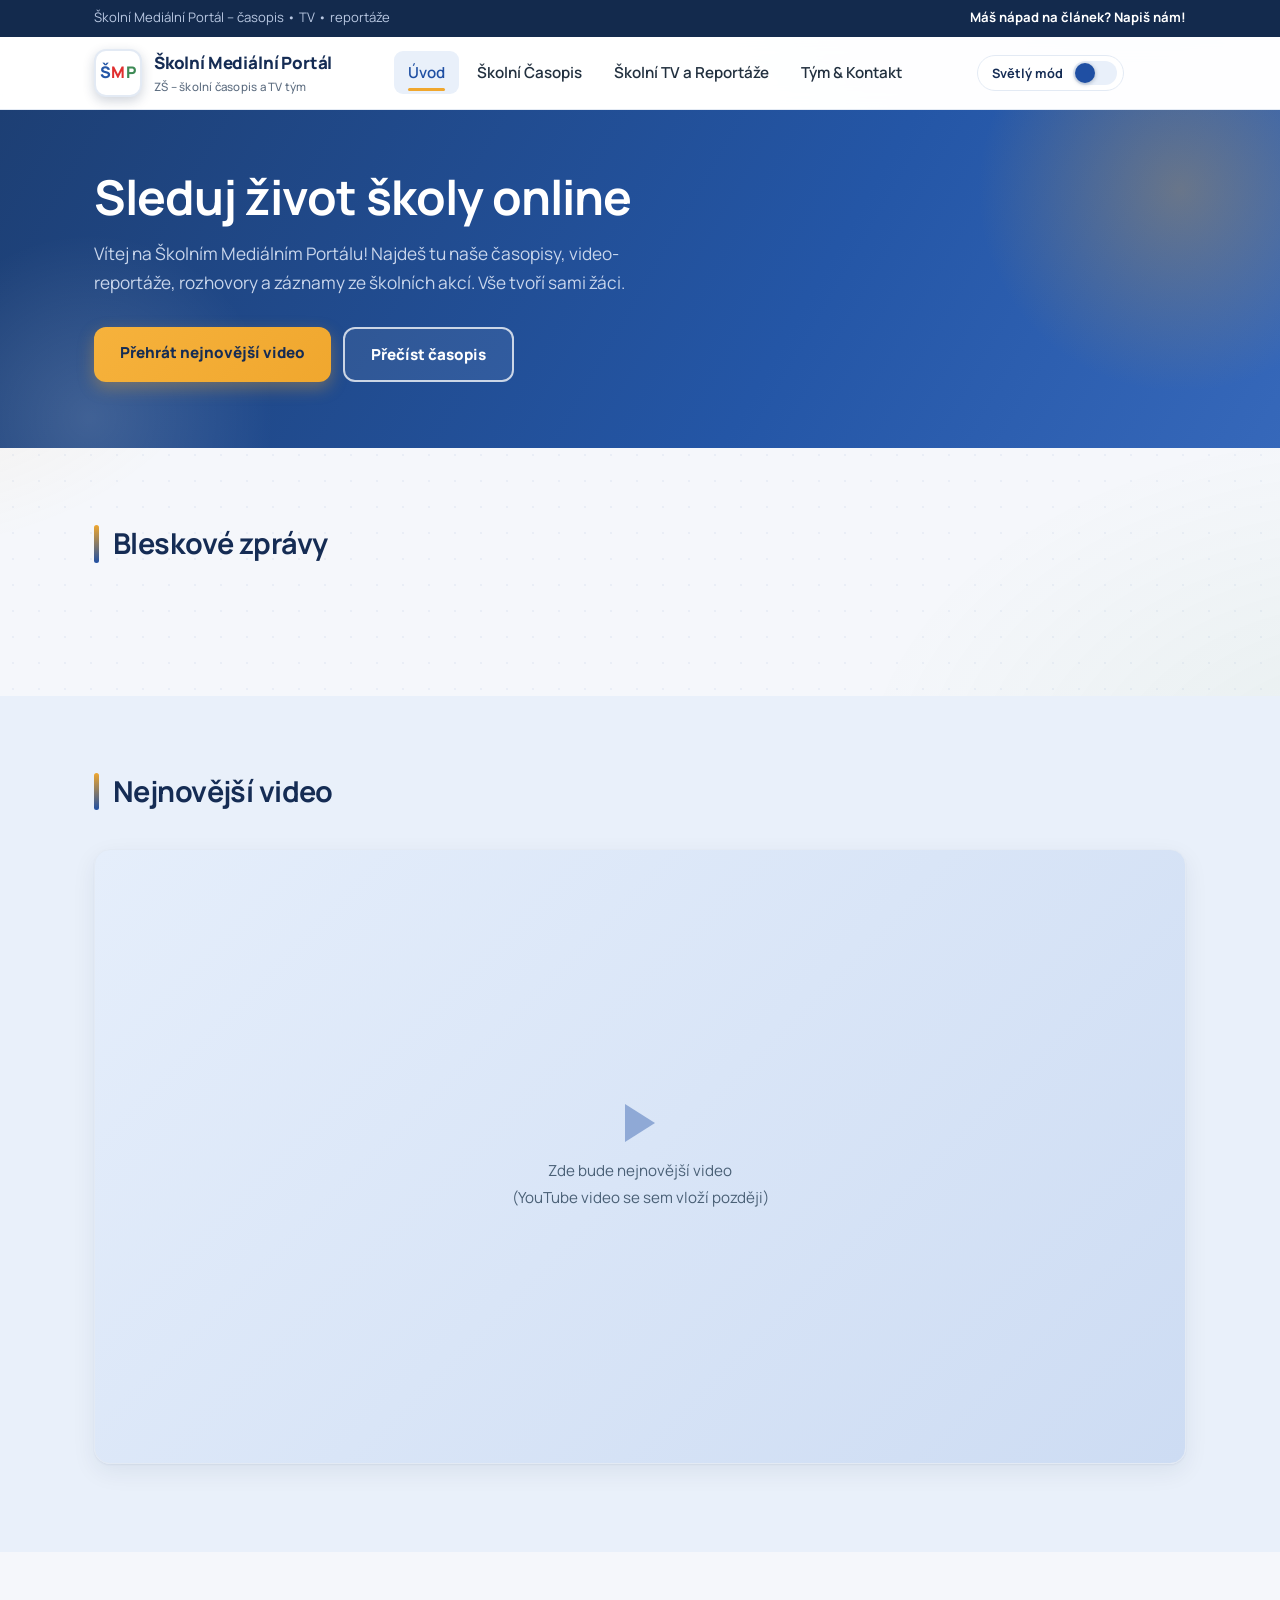
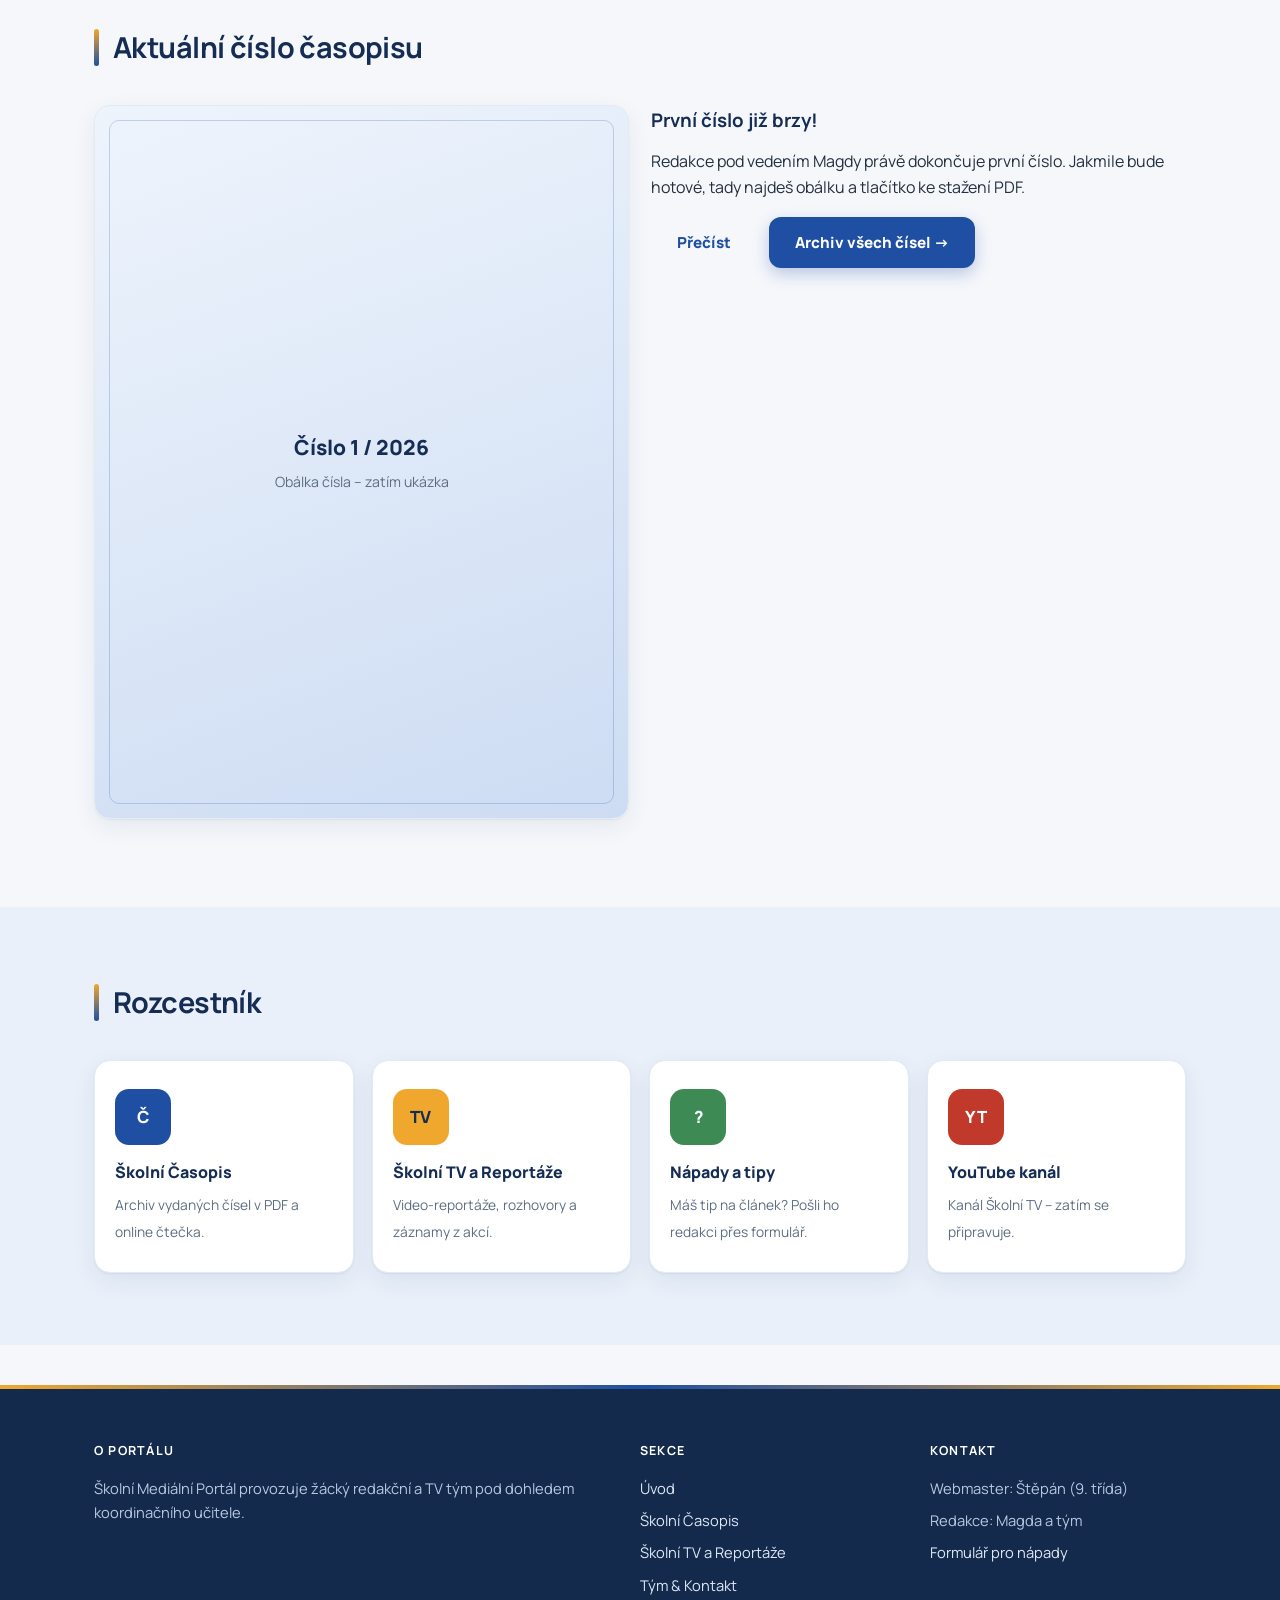
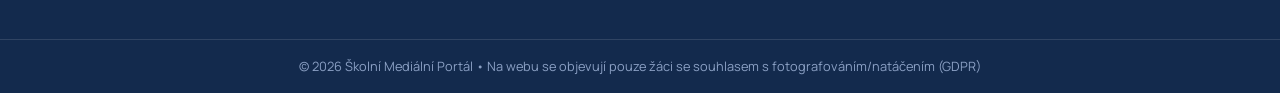
==== commit db4f160a: "Add files via upload" ====
--- a/index.html
+++ b/index.html
@@ -59,29 +59,7 @@
     <div class="container">
       <h2> Bleskové zprávy</h2>
       <div id="zpravy-list" class="mrizka mrizka-3" style="margin-bottom:22px"></div>
-      <div id="zpravy-zaloha" class="mrizka mrizka-3">
 
-        <div class="karta zprava">
-          <span class="datum">12. 2. 2026</span>
-          <h3>Vzorová zpráva – zkouška webu</h3>
-          <p>Tady bude text bleskové zprávy ze školního parlamentu nebo akce.
-             Stačí přepsat datum, nadpis a text.</p>
-        </div>
-
-        <div class="karta zprava">
-          <span class="datum">10. 2. 2026</span>
-          <h3>Školní akademie – pozvánka</h3>
-          <p>Další ukázková zpráva. Nahraď ji skutečnou zprávou, jakmile budou
-             reálné informace od redakce.</p>
-        </div>
-
-        <div class="karta zprava">
-          <span class="datum">5. 2. 2026</span>
-          <h3>Co se chystá v dalším čísle?</h3>
-          <p>Třetí ukázková zpráva – místo pro upoutávku na nové číslo časopisu.</p>
-        </div>
-
-      </div>
     </div>
   </section>
 
@@ -200,8 +178,8 @@
     </div>
   </footer>
 
-  <script src="js/auth.js"></script>
+  <script src="js/auth.js?v=2"></script>
   <script src="js/menu.js"></script>
-  <script src="js/obsah.js?v=4"></script>
+  <script src="js/obsah.js?v=7"></script>
 </body>
 </html>
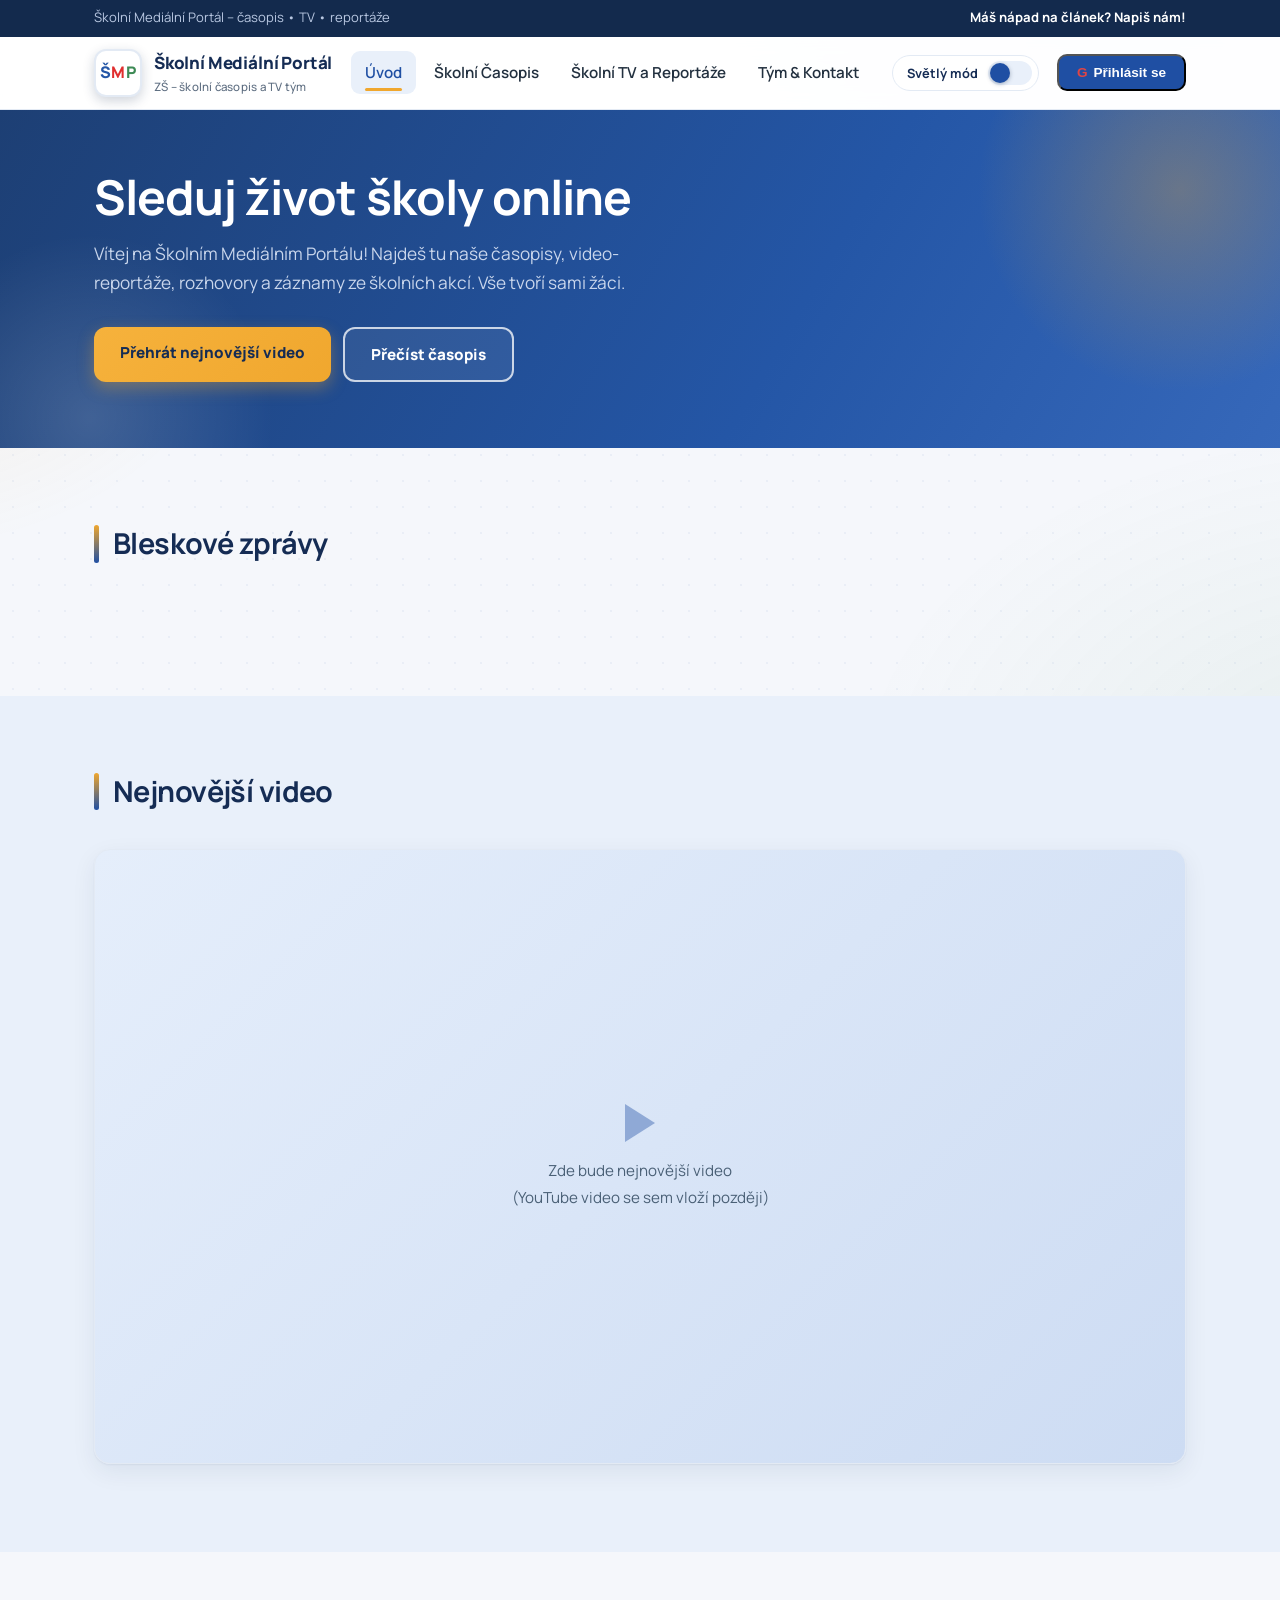
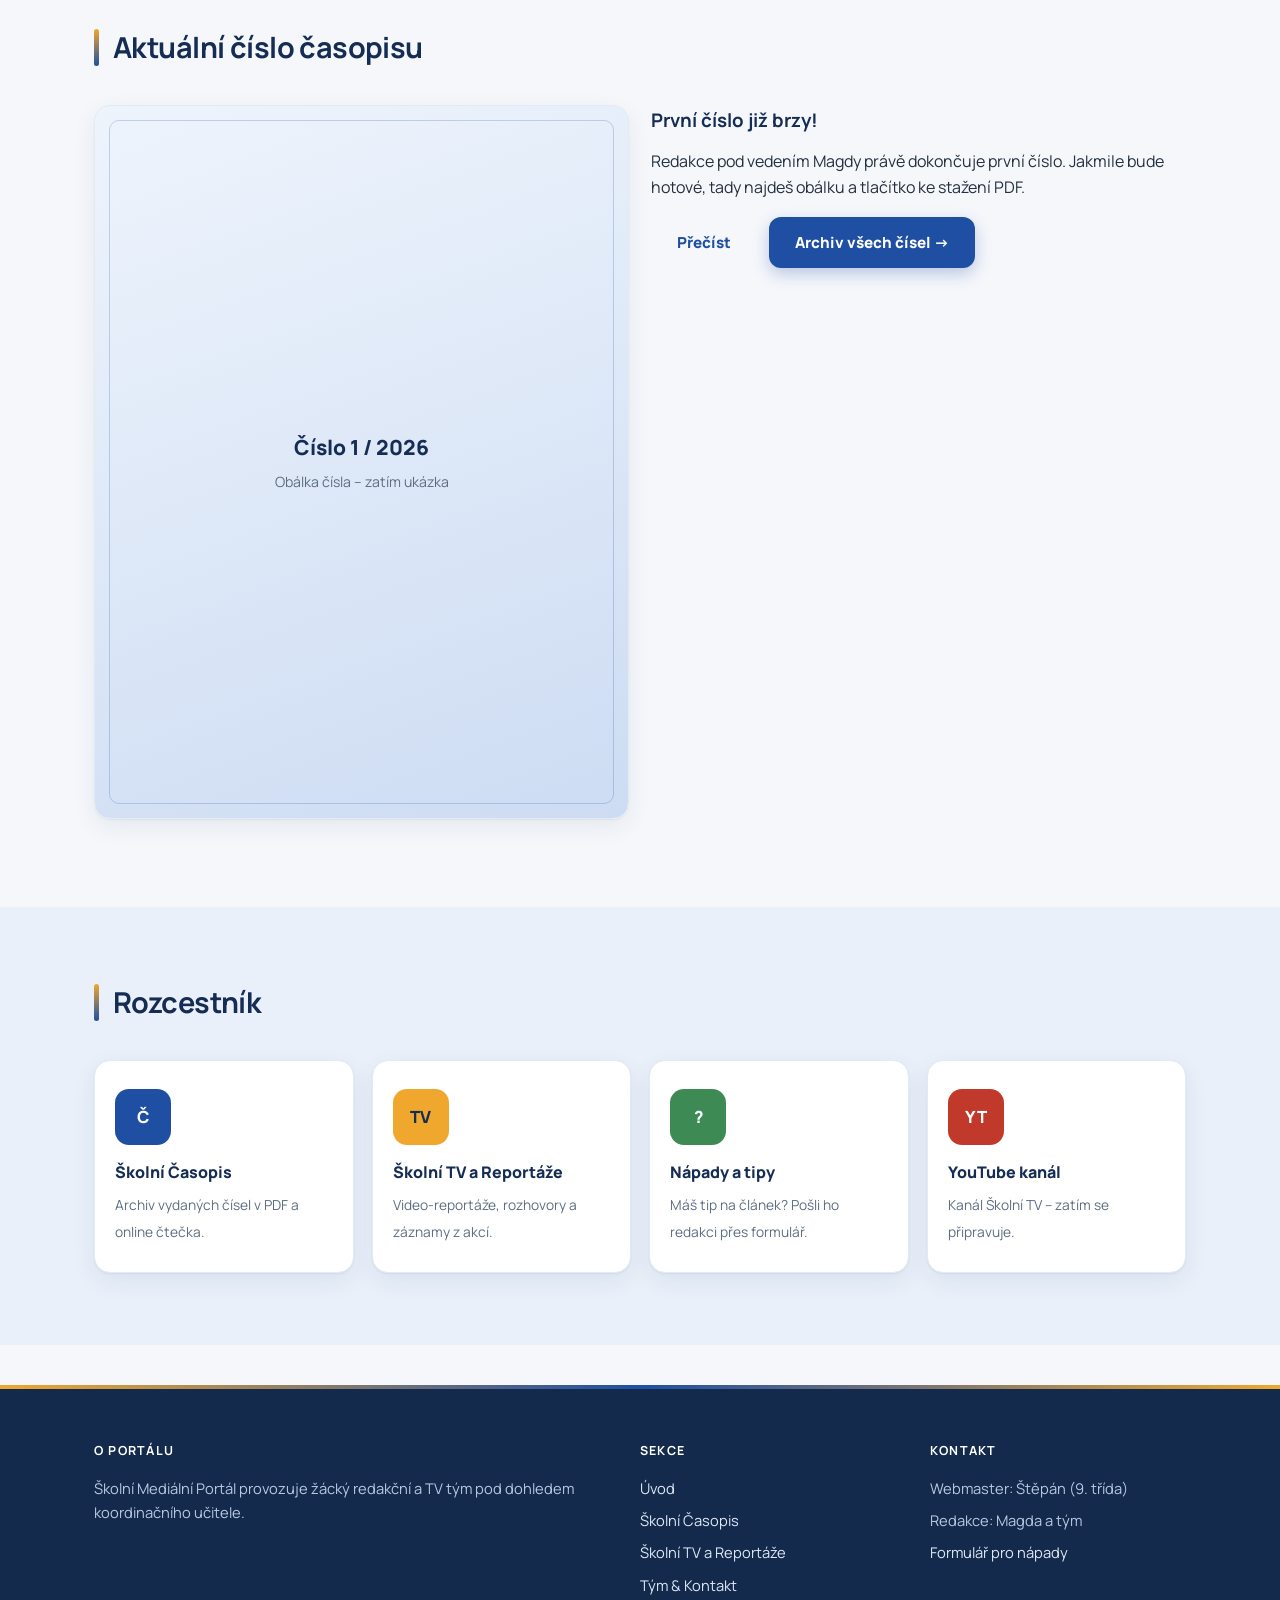
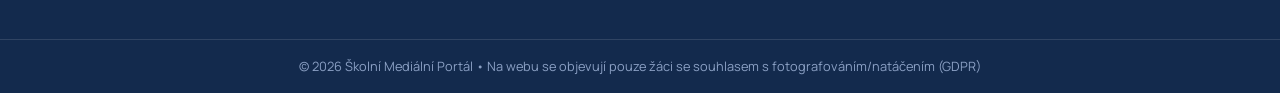
==== commit 90165da0: "Add files via upload" ====
--- a/index.html
+++ b/index.html
@@ -7,7 +7,7 @@
   <link rel="preconnect" href="https://fonts.googleapis.com">
   <link rel="preconnect" href="https://fonts.gstatic.com" crossorigin>
   <link href="https://fonts.googleapis.com/css2?family=Manrope:wght@400;600;700;800&display=swap" rel="stylesheet">
-  <link rel="stylesheet" href="css/styl.css?v=5">
+  <link rel="stylesheet" href="css/styl.css?v=7">
   <script src="js/tema.js"></script>
 </head>
 <body>
@@ -178,8 +178,8 @@
     </div>
   </footer>
 
-  <script src="js/auth.js?v=2"></script>
+  <script src="js/auth.js?v=3"></script>
   <script src="js/menu.js"></script>
-  <script src="js/obsah.js?v=7"></script>
+  <script src="js/obsah.js?v=8"></script>
 </body>
 </html>
--- a/css/styl.css
+++ b/css/styl.css
@@ -345,6 +345,15 @@
 .upr-tlacitka{display:flex;gap:8px;flex-wrap:wrap;margin-top:12px}
 .upr-hlaseni{font-size:.88rem;font-weight:600;margin-top:8px}
 
+/* Přihlašovací tlačítko s barevným G */
+.tlacitko-google strong{color:#e04545;margin-right:2px}
+
+/* Viditelnost redaktorského rozhraní řeší čistě CSS (bez časování) */
+.pridat-panel{display:none}
+body.tym .pridat-panel{display:block}
+.tlacitko-upravit{display:none}
+body.tym .tlacitko-upravit{display:inline-block}
+
 /* ============================================
    PANEL RYCHLÉ PŘIDÁNÍ OBSAHU (jen pro tým)
    ============================================ */
